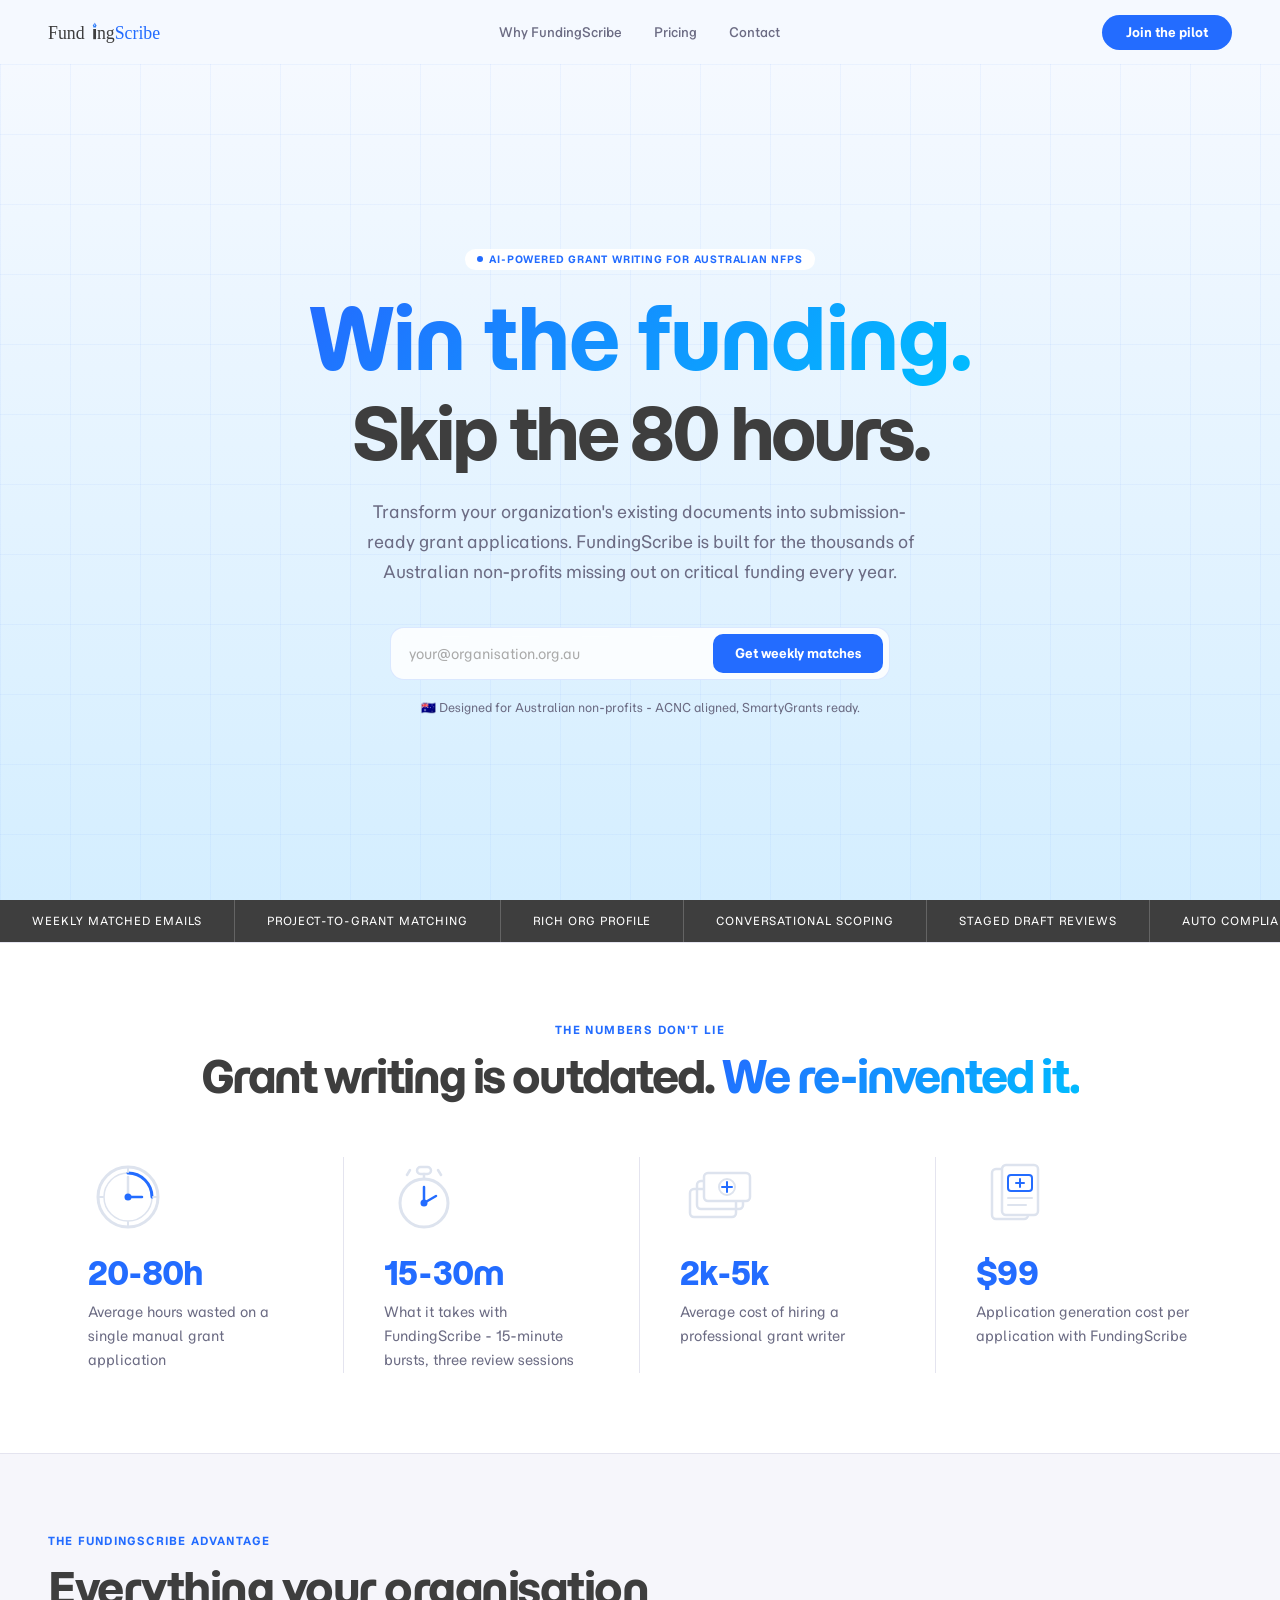
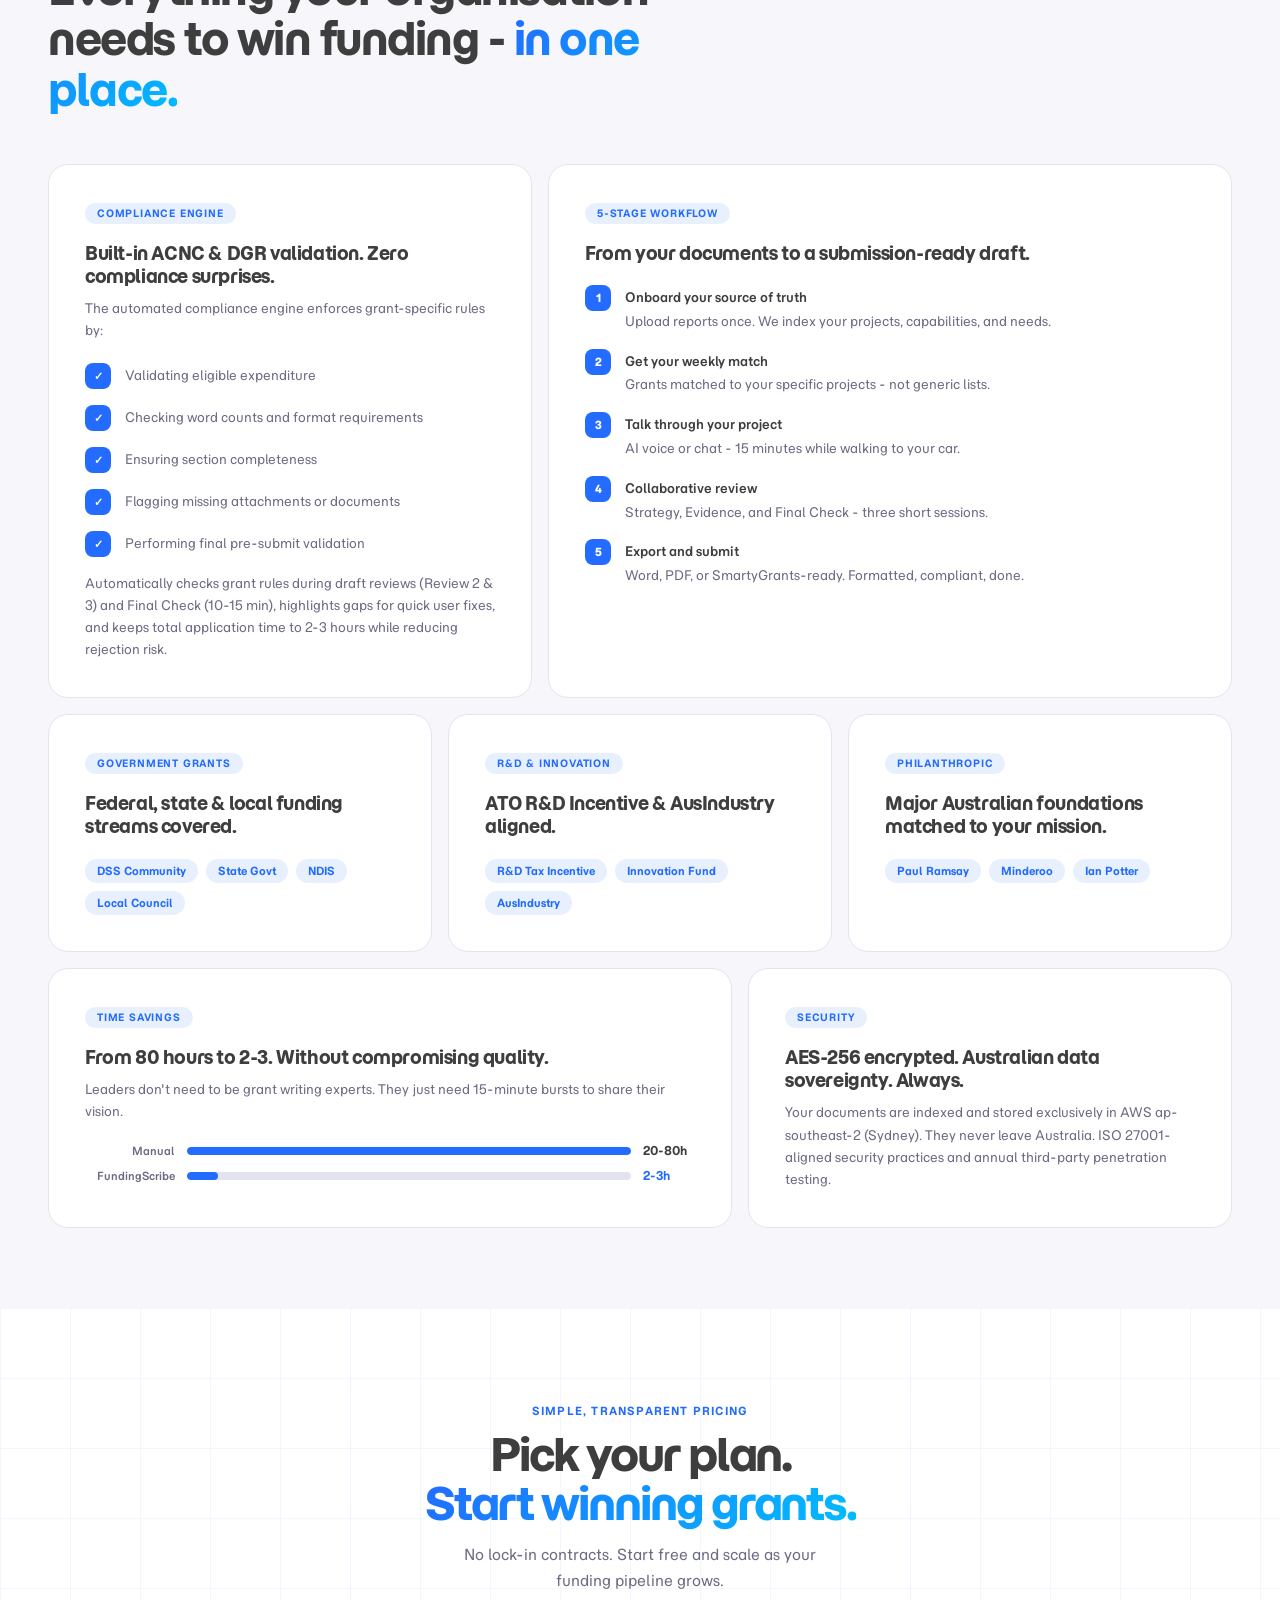
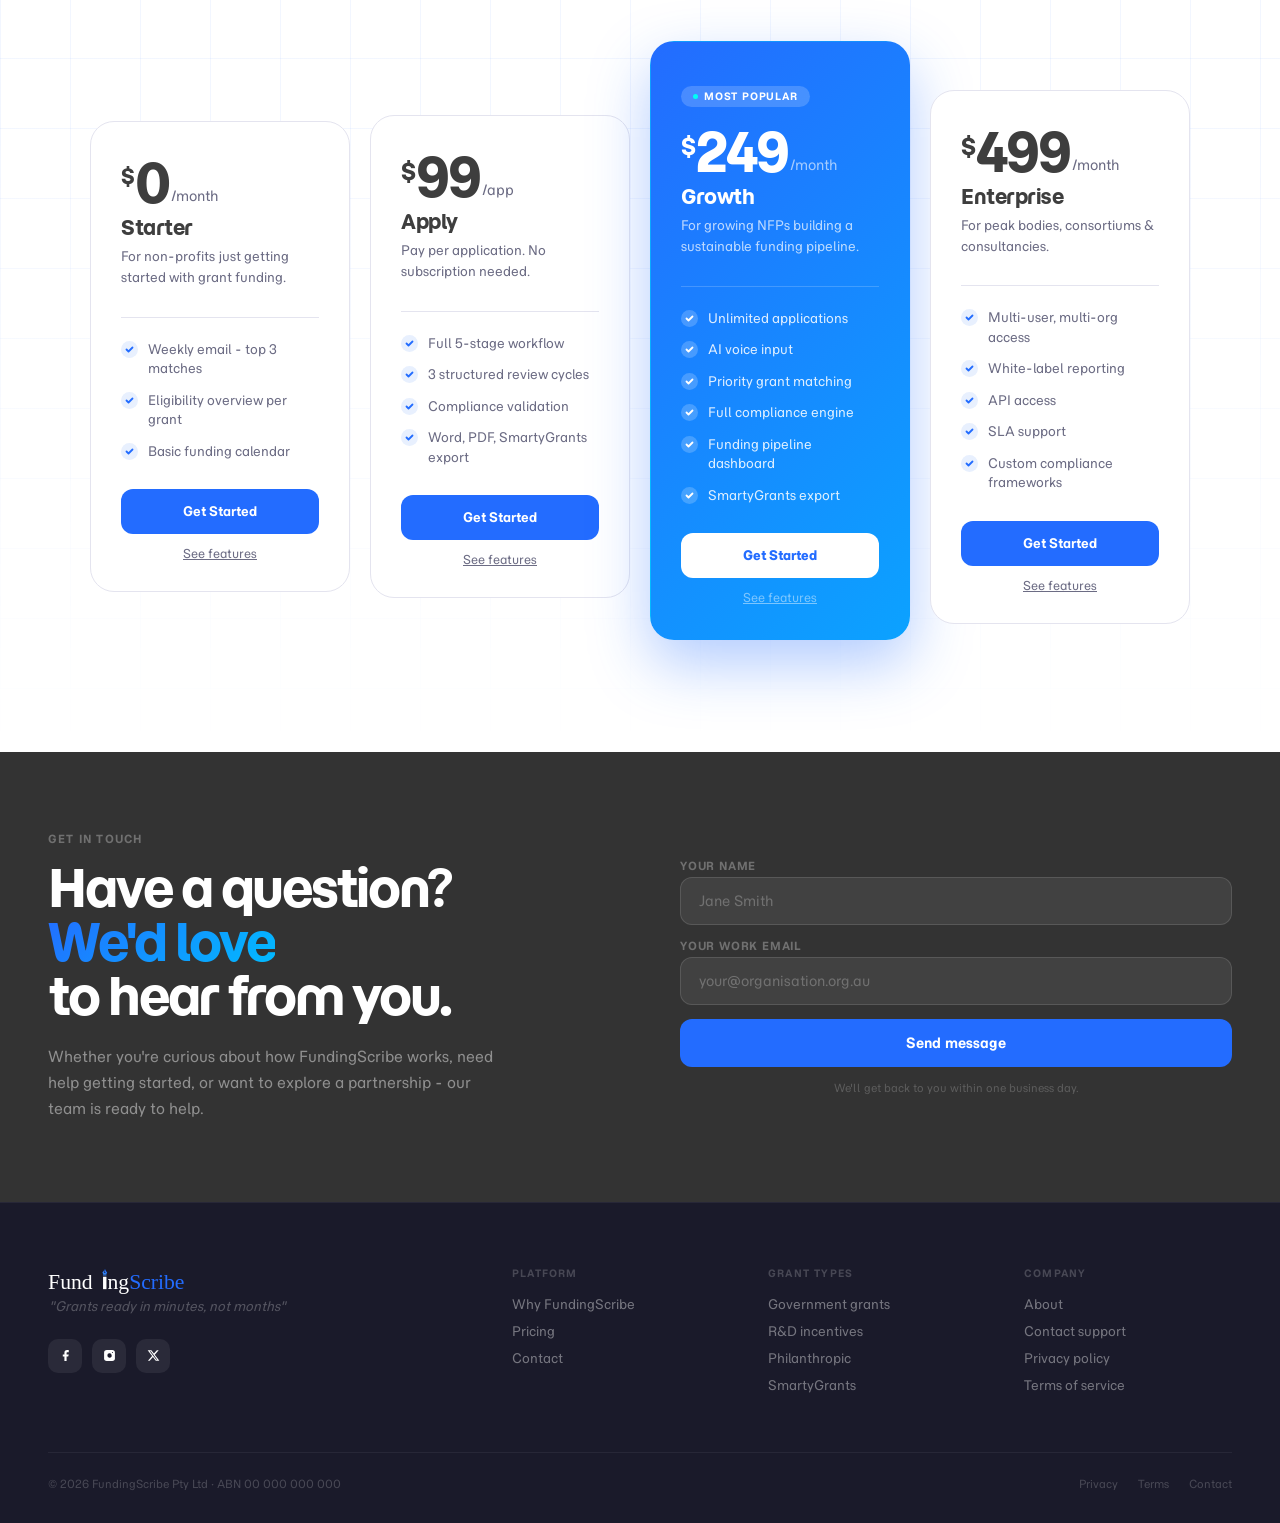
==== index.html @ f979764e "Update index.html" ====
<!DOCTYPE html>
<html lang="en">
<head>
<meta charset="UTF-8">
<meta name="viewport" content="width=device-width, initial-scale=1.0">
<title>FundingScribe</title>
<link rel="preconnect" href="https://fonts.googleapis.com">
<link rel="preconnect" href="https://fonts.gstatic.com" crossorigin>
<link href="https://fonts.googleapis.com/css2?family=Momo+Trust+Display&family=Momo+Trust+Sans:wght@400;500;600;700;800;900&display=swap" rel="stylesheet">
<style>
*{margin:0;padding:0;box-sizing:border-box}
:root{
  --blue:#236cff;
  --blue2:#1a55d4;
  --blue3:#e8f0fe;
  --ink:#3e3e3e;
  --ink2:#1a1a2a;
  --muted:#6c6c84;
  --border:#e4e4ef;
  --off:#f6f6fb;
  --white:#fff;
}
html{scroll-behavior:smooth}
body{font-family:'Momo Trust Sans',sans-serif;background:var(--white);color:var(--ink);overflow-x:hidden}
h1,h2,h3,h4,h5,h6{font-family:'Momo Trust Display',sans-serif;font-weight:400}

/* NAV */
.nav{position:sticky;top:0;z-index:200;background:#f5f9ff;display:flex;align-items:center;justify-content:space-between;padding:0 48px;height:64px;transition:background .35s,box-shadow .35s}
.nav.scrolled{background:rgba(245,249,255,.7);backdrop-filter:blur(16px);-webkit-backdrop-filter:blur(16px);box-shadow:0 1px 0 rgba(35,108,255,.08)}
.logo{font-size:18px;font-weight:800;color:var(--ink);text-decoration:none;letter-spacing:-.3px;font-family:'Momo Trust Sans',sans-serif}
.logo span{color:var(--blue)}
.nav-links{display:flex;gap:4px}
.nav-links a{font-size:13px;font-weight:500;color:var(--muted);text-decoration:none;padding:7px 14px;border-radius:8px;transition:.15s}
.nav-links a:hover{color:var(--ink);background:var(--off)}
.nav-cta{background:var(--blue);color:#fff;border-radius:50px;padding:9px 0;font-size:13px;font-weight:700;text-decoration:none;transition:.15s;font-family:'Momo Trust Sans',sans-serif;width:130px;text-align:center;display:inline-block}
.nav-cta:hover{background:var(--blue2)}

/* HERO */
.hero{min-height:calc(100vh - 64px);position:relative;background:linear-gradient(to top,#d4eeff 0%,#f5f9ff 100%);display:flex;align-items:center;justify-content:center;overflow:hidden}
.hero-grid{position:absolute;inset:0;background-image:linear-gradient(rgba(136,175,255,.1) 1px,transparent 1px),linear-gradient(90deg,rgba(136,175,255,.1) 1px,transparent 1px);background-size:70px 70px;pointer-events:none}
.hero-main{position:relative;z-index:1;padding:100px 48px;display:flex;flex-direction:column;align-items:center;text-align:center;width:100%}
.pill-label{display:inline-flex;align-items:center;gap:6px;background:#fff;color:#236cff;font-size:10px;font-weight:700;letter-spacing:.8px;text-transform:uppercase;padding:4px 12px;border-radius:50px;margin-bottom:28px;font-family:'Momo Trust Sans',sans-serif}
.pill-dot{width:6px;height:6px;background:var(--blue);border-radius:50%;animation:pulse 1.8s ease-out infinite;flex-shrink:0}
.hero-h1{font-size:clamp(52px,6.5vw,88px);font-family:'Momo Trust Display',sans-serif;font-weight:400;line-height:1;letter-spacing:-1px;background:linear-gradient(135deg,#236cff 0%,#00bdff 100%);-webkit-background-clip:text;-webkit-text-fill-color:transparent;background-clip:text;margin-bottom:8px;padding-bottom:8px}
.hero-line3{display:block;font-size:clamp(44px,5.5vw,76px);font-family:'Momo Trust Display',sans-serif;font-weight:400;line-height:1.05;letter-spacing:-3px;color:#3e3e3e;margin-bottom:24px;min-height:1.1em}
.hero-p{font-size:17px;font-family:'Momo Trust Sans',sans-serif;color:var(--muted);line-height:1.75;max-width:560px;margin:0 auto 40px;font-weight:400}
.email-form{display:flex;background:rgba(255,255,255,.85);border:1.5px solid rgba(35,108,255,.15);border-radius:14px;padding:6px;gap:6px;max-width:500px;width:100%;margin:0 auto 20px;backdrop-filter:blur(8px)}
.email-form input{flex:1;background:none;border:none;outline:none;font-family:'Momo Trust Sans',sans-serif;font-size:14px;color:var(--ink);padding:8px 12px}
.email-form input::placeholder{color:#aaa}
.btn-blue{background:var(--blue);color:#fff;border:none;border-radius:10px;padding:11px 22px;font-family:'Momo Trust Sans',sans-serif;font-size:13px;font-weight:700;cursor:pointer;transition:.15s;white-space:nowrap}
.btn-blue:hover{background:var(--blue2)}
.btn-blue-icon{display:none;background:var(--blue);border:none;border-radius:50%;width:42px;height:42px;align-items:center;justify-content:center;cursor:pointer;transition:.15s;flex-shrink:0}
.btn-blue-icon:hover{background:var(--blue2)}
.btn-blue-icon svg{width:18px;height:18px;fill:none;stroke:#fff;stroke-width:2;stroke-linecap:round;stroke-linejoin:round}
.hero-proof{font-size:12px;color:var(--muted);display:flex;align-items:center;justify-content:center;gap:6px}

/* MARQUEE */
.marquee{background:#3e3e3e;height:42px;overflow:hidden;display:flex;align-items:center}
.marquee-track{display:flex;animation:slide 40s linear infinite;white-space:nowrap}
.marquee-item{font-size:11px;font-weight:400;letter-spacing:1px;text-transform:uppercase;color:#fff;padding:0 32px;border-right:1px solid rgba(255,255,255,.2);display:flex;align-items:center;height:42px;font-family:'Momo Trust Sans',sans-serif}

/* KEYFRAMES */
@keyframes slide{0%{transform:translateX(0)}100%{transform:translateX(-50%)}}
@keyframes pulse{0%{box-shadow:0 0 0 0 rgba(35,108,255,.5)}70%{box-shadow:0 0 0 7px rgba(35,108,255,0)}100%{box-shadow:0 0 0 0 rgba(35,108,255,0)}}
@keyframes hotgrad{0%{background-position:0% 50%}50%{background-position:100% 50%}100%{background-position:0% 50%}}

/* STATS ROW */
.stats-row{background:#fff;padding:80px 48px;border-top:1px solid var(--border);border-bottom:1px solid var(--border)}
.stats-inner{max-width:1200px;margin:0 auto}
.stats-title{text-align:center;margin-bottom:56px}
.stats-title .st-eyebrow{font-size:11px;font-weight:700;letter-spacing:1.4px;text-transform:uppercase;color:var(--blue);margin-bottom:16px;font-family:'Momo Trust Sans',sans-serif}
.stats-title h2{font-size:clamp(28px,3.5vw,44px);font-family:'Momo Trust Display',sans-serif;font-weight:400;color:#3e3e3e;letter-spacing:-2px;line-height:1.1}
.stats-title h2 .grad{background:linear-gradient(135deg,#236cff 0%,#00bdff 100%);-webkit-background-clip:text;-webkit-text-fill-color:transparent;background-clip:text}
.stats-list{display:grid;grid-template-columns:repeat(4,1fr)}
.stat-row-item{padding:0 40px;display:flex;flex-direction:column;align-items:flex-start;border-right:1px solid var(--border)}
.stat-row-item:last-child{border-right:none}
.sri-icon{width:80px;height:80px;display:flex;align-items:center;justify-content:center;margin-bottom:20px}
.sri-icon svg{width:72px;height:72px}
.sri-num{font-size:32px;font-family:'Momo Trust Display',sans-serif;font-weight:400;letter-spacing:-1px;line-height:1;color:var(--blue);width:100%;margin-bottom:12px}
.sri-label{font-size:14px;color:var(--muted);line-height:1.7;font-family:'Momo Trust Sans',sans-serif}

/* BENTO */
.bento{padding:80px 48px;background:var(--off);scroll-margin-top:64px}
.bento-inner{max-width:1200px;margin:0 auto}
.section-eyebrow{font-size:11px;font-weight:700;letter-spacing:1.2px;text-transform:uppercase;color:var(--blue);margin-bottom:16px;font-family:'Momo Trust Sans',sans-serif}
.section-h{font-size:clamp(28px,3.5vw,44px);font-family:'Momo Trust Display',sans-serif;font-weight:400;letter-spacing:-1.5px;color:var(--ink);margin-bottom:48px;line-height:1.15;max-width:600px}
.bento-grid{display:grid;grid-template-columns:repeat(12,1fr);gap:16px}
.b-card{background:var(--white);border:1px solid var(--border);border-radius:20px;padding:36px;overflow:hidden;position:relative;transition:transform .25s,border-color .25s}
.b-card:hover{transform:translateY(-3px);border-color:rgba(35,108,255,.3)}
.b1{grid-column:span 5}
.b2{grid-column:span 7}
.b3{grid-column:span 4}
.b4{grid-column:span 4}
.b5{grid-column:span 4}
.b6{grid-column:span 7}
.b7{grid-column:span 5}
.card-tag{font-size:10px;font-weight:700;letter-spacing:.8px;text-transform:uppercase;color:var(--blue);background:var(--blue3);padding:4px 12px;border-radius:50px;display:inline-block;margin-bottom:18px;font-family:'Momo Trust Sans',sans-serif}
.b-card h3{font-size:18px;font-family:'Momo Trust Display',sans-serif;font-weight:500;letter-spacing:-.4px;color:#3e3e3e;margin-bottom:10px;line-height:1.3}
.b-card p{font-size:13px;color:#6c6c84;line-height:1.7;font-family:'Momo Trust Sans',sans-serif}
.comparison-mini{margin-top:20px;display:flex;flex-direction:column;gap:10px}
.cm-row{display:flex;align-items:center;gap:12px}
.cm-lbl{font-size:11px;font-weight:600;color:var(--muted);width:90px;flex-shrink:0;text-align:right}
.cm-bar-wrap{flex:1;height:8px;background:var(--border);border-radius:50px;overflow:hidden}
.cm-fill{height:100%;border-radius:50px;width:0;transition:width 1.2s cubic-bezier(.16,1,.3,1)}
.cm-fill.m{background:var(--blue);width:100%}
.cm-fill.g{background:var(--blue)}
.cm-val{font-size:12px;font-weight:700;color:var(--ink);width:52px;flex-shrink:0}
.tag-cloud{display:flex;flex-wrap:wrap;gap:8px;margin-top:20px}
.tc-tag{background:var(--blue3);color:#236cff;font-size:11px;font-weight:700;padding:5px 12px;border-radius:50px;font-family:'Momo Trust Sans',sans-serif}
.step-list{display:flex;flex-direction:column;gap:16px;margin-top:20px}
.sl-item{display:flex;gap:14px;align-items:flex-start}
.sl-num{width:26px;height:26px;border-radius:8px;background:var(--blue);color:#fff;font-size:11px;font-weight:800;display:flex;align-items:center;justify-content:center;flex-shrink:0;font-family:'Momo Trust Sans',sans-serif}
.sl-text{font-size:13px;color:#6c6c84;line-height:1.6;font-family:'Momo Trust Sans',sans-serif;flex:1;padding-top:3px}
.sl-strong{font-weight:600;color:#3e3e3e;display:block;margin-bottom:3px}

/* PRICING */
.pricing{padding:96px 48px;background:var(--white);position:relative;overflow:hidden;scroll-margin-top:64px}
.pricing::before{content:'';position:absolute;inset:0;background-image:linear-gradient(rgba(35,108,255,.06) 1px,transparent 1px),linear-gradient(90deg,rgba(35,108,255,.06) 1px,transparent 1px);background-size:70px 70px;pointer-events:none;-webkit-mask-image:linear-gradient(to bottom,black 40%,transparent 100%);mask-image:linear-gradient(to bottom,black 40%,transparent 100%)}
.pricing-inner{max-width:1100px;margin:0 auto;position:relative;z-index:1}
.pricing-header{text-align:center;margin-bottom:64px}
.pricing-header .section-eyebrow{display:block;margin-bottom:12px}
.pricing-header h2{font-size:clamp(28px,3.5vw,48px);font-family:'Momo Trust Display',sans-serif;font-weight:400;letter-spacing:-2px;line-height:1.1;color:var(--ink);margin-bottom:14px}
.pricing-header p{font-size:15px;color:var(--muted);line-height:1.7;max-width:400px;margin:0 auto;font-family:'Momo Trust Sans',sans-serif}
.plan-row{display:grid;grid-template-columns:repeat(4,1fr);gap:20px;align-items:center}
.plan-card{background:var(--white);border:1.5px solid var(--border);border-radius:24px;padding:36px 30px 30px;display:flex;flex-direction:column;position:relative;transition:box-shadow .25s,transform .25s}
.plan-card:hover{box-shadow:0 16px 48px rgba(35,108,255,.1);transform:translateY(-4px)}
.plan-card.hot{background:linear-gradient(135deg,#236cff,#00bdff,#236cff);background-size:300% 300%;border-color:transparent;transform:translateY(-16px);box-shadow:0 24px 60px rgba(35,108,255,.35);padding:44px 30px 34px;animation:hotgrad 6s ease infinite}
.plan-card.hot:hover{transform:translateY(-20px);box-shadow:0 32px 72px rgba(35,108,255,.45)}
.hot-badge{display:inline-flex;align-items:center;gap:6px;background:rgba(255,255,255,.18);color:#fff;font-size:10px;font-weight:700;letter-spacing:.8px;text-transform:uppercase;padding:4px 12px;border-radius:50px;margin-bottom:20px;width:fit-content;font-family:'Momo Trust Sans',sans-serif}
.hot-dot{width:5px;height:5px;background:#00fff5;border-radius:50%;flex-shrink:0}
.plan-price{font-size:52px;font-family:'Momo Trust Display',sans-serif;font-weight:500;letter-spacing:-3px;color:var(--ink);line-height:1;margin-bottom:4px;display:flex;align-items:flex-start;gap:3px}
.hot .plan-price{color:#fff}
.plan-price sup{font-size:22px;font-weight:500;margin-top:9px;line-height:1;color:var(--ink);font-family:'Momo Trust Display',sans-serif}
.hot .plan-price sup{color:#fff}
.plan-price small{font-size:14px;font-weight:400;color:var(--muted);align-self:flex-end;margin-bottom:7px;letter-spacing:0;font-family:'Momo Trust Sans',sans-serif}
.hot .plan-price small{color:rgba(255,255,255,.6)}
.plan-name{font-size:20px;font-family:'Momo Trust Display',sans-serif;font-weight:500;letter-spacing:-.5px;color:var(--ink);margin-bottom:6px}
.hot .plan-name{color:#fff}
.plan-tagline{font-size:13px;color:var(--muted);line-height:1.6;margin-bottom:28px;font-family:'Momo Trust Sans',sans-serif}
.hot .plan-tagline{color:rgba(255,255,255,.7)}
.plan-divider{height:1px;background:var(--border);margin-bottom:22px}
.hot .plan-divider{background:rgba(255,255,255,.18)}
.plan-list{list-style:none;display:flex;flex-direction:column;gap:12px;flex:1;margin-bottom:28px}
.plan-list li{font-size:13px;color:var(--muted);display:flex;gap:10px;align-items:flex-start;line-height:1.5;font-family:'Momo Trust Sans',sans-serif}
.hot .plan-list li{color:rgba(255,255,255,.85)}
.chk{width:17px;height:17px;flex-shrink:0;margin-top:1px}
.plan-btn{background:var(--blue);color:#fff;border:none;padding:14px;border-radius:12px;font-family:'Momo Trust Sans',sans-serif;font-size:13px;font-weight:700;cursor:pointer;width:100%;transition:.2s;margin-top:auto}
.plan-btn:hover{background:var(--blue2)}
.hot-btn{background:#fff;color:var(--blue);border:none;padding:14px;border-radius:12px;font-family:'Momo Trust Sans',sans-serif;font-size:13px;font-weight:800;cursor:pointer;width:100%;transition:.2s;margin-top:auto}
.hot-btn:hover{background:rgba(255,255,255,.88)}
.plan-link{text-align:center;margin-top:12px;font-size:12px;color:var(--muted);text-decoration:underline;cursor:pointer;background:none;border:none;font-family:'Momo Trust Sans',sans-serif;width:100%;transition:.15s;display:block}
.plan-link:hover{color:var(--ink)}
.plan-link.hot{color:rgba(255,255,255,.45)}
.plan-link.hot:hover{color:#fff}

/* CTA BANNER */
.cta-banner{background:#333333;padding:80px 48px;scroll-margin-top:64px}
.cta-inner{max-width:1200px;margin:0 auto;display:grid;grid-template-columns:1fr 1fr;gap:80px;align-items:center}
.cta-left .eyebrow{font-size:11px;font-weight:700;letter-spacing:1.2px;text-transform:uppercase;color:rgba(255,255,255,.3);margin-bottom:16px;font-family:'Momo Trust Sans',sans-serif}
.cta-left h2{font-size:clamp(28px,4vw,52px);font-family:'Momo Trust Display',sans-serif;font-weight:500;letter-spacing:-2px;color:#fff;line-height:1.05;margin-bottom:20px}
.cta-left h2 em{font-style:normal;background:linear-gradient(135deg,#236cff 0%,#00bdff 100%);-webkit-background-clip:text;-webkit-text-fill-color:transparent;background-clip:text}
.cta-left p{font-size:15px;color:rgba(255,255,255,.45);line-height:1.75;max-width:460px;font-family:'Momo Trust Sans',sans-serif}
.cta-right{display:flex;flex-direction:column;gap:14px}
.cta-field-label{font-size:11px;font-weight:700;color:rgba(255,255,255,.3);letter-spacing:.8px;text-transform:uppercase;margin-bottom:4px;font-family:'Momo Trust Sans',sans-serif}
.cta-input{background:rgba(255,255,255,.07);border:1px solid rgba(255,255,255,.12);border-radius:12px;padding:14px 18px;font-family:'Momo Trust Sans',sans-serif;font-size:14px;color:#fff;outline:none;width:100%;transition:.2s}
.cta-input::placeholder{color:rgba(255,255,255,.25)}
.cta-input:focus{border-color:rgba(35,108,255,.6);background:rgba(255,255,255,.1)}
.btn-blue-lg{background:var(--blue);color:#fff;border:none;border-radius:12px;padding:15px;font-family:'Momo Trust Sans',sans-serif;font-size:14px;font-weight:700;cursor:pointer;transition:.15s;width:100%}
.btn-blue-lg:hover{background:var(--blue2)}
.cta-note{font-size:11px;color:rgba(255,255,255,.2);text-align:center;font-family:'Momo Trust Sans',sans-serif}

/* FOOTER */
footer{background:var(--ink2);border-top:1px solid rgba(255,255,255,.06);padding:64px 48px 32px}
.foot-inner{max-width:1200px;margin:0 auto}
.foot-grid{display:grid;grid-template-columns:2fr 1fr 1fr 1fr;gap:48px;margin-bottom:48px}
.foot-logo{font-size:20px;font-weight:900;color:#fff;letter-spacing:-.4px;margin-bottom:10px;font-family:'Momo Trust Sans',sans-serif}
.foot-logo span{color:var(--blue)}
.foot-tagline{font-size:13px;color:rgba(255,255,255,.25);line-height:1.8;font-style:italic;max-width:250px;font-family:'Momo Trust Sans',sans-serif;margin-bottom:4px}
.foot-social{display:flex;gap:10px;margin-top:20px}
.foot-social a{width:34px;height:34px;border-radius:10px;background:rgba(255,255,255,.07);display:flex;align-items:center;justify-content:center;transition:background .2s,transform .2s;text-decoration:none}
.foot-social a:hover{background:var(--blue);transform:translateY(-3px)}
.foot-social svg{width:13px;height:13px;fill:#fff;flex-shrink:0}
.foot-col h5{font-size:10px;font-weight:700;letter-spacing:1.2px;text-transform:uppercase;color:rgba(255,255,255,.2);margin-bottom:16px;font-family:'Momo Trust Sans',sans-serif}
.foot-col a{display:block;font-size:13px;color:rgba(255,255,255,.4);text-decoration:none;margin-bottom:10px;transition:.15s;font-family:'Momo Trust Sans',sans-serif}
.foot-col a:hover{color:#fff}
.foot-bottom{border-top:1px solid rgba(255,255,255,.06);padding-top:24px;display:flex;justify-content:space-between;align-items:center;flex-wrap:wrap;gap:12px}
.foot-bottom p{font-size:11px;color:rgba(255,255,255,.2);font-family:'Momo Trust Sans',sans-serif}
.foot-legal{display:flex;gap:20px}
.foot-legal a{font-size:11px;color:rgba(255,255,255,.2);text-decoration:none;transition:.15s;font-family:'Momo Trust Sans',sans-serif}
.foot-legal a:hover{color:rgba(255,255,255,.6)}

/* TOAST */
.toast{position:fixed;bottom:28px;left:50%;transform:translateX(-50%) translateY(80px);background:var(--ink2);color:#fff;padding:13px 24px;border-radius:50px;font-family:'Momo Trust Sans',sans-serif;font-size:13px;font-weight:600;display:flex;align-items:center;gap:10px;z-index:9999;opacity:0;pointer-events:none;transition:transform .35s cubic-bezier(.16,1,.3,1),opacity .35s;white-space:nowrap}
.toast.show{transform:translateX(-50%) translateY(0);opacity:1}
.t-dot{width:7px;height:7px;background:#22c55e;border-radius:50%;flex-shrink:0}

/* RESPONSIVE */
@media(max-width:1100px){
  .bento-grid .b1,.bento-grid .b2,.bento-grid .b3,.bento-grid .b4,.bento-grid .b5,.bento-grid .b6,.bento-grid .b7{grid-column:span 6}
  .plan-row{grid-template-columns:1fr 1fr;gap:16px}
  .plan-card.hot{transform:none}
  .plan-card.hot:hover{transform:translateY(-4px)}
  .cta-inner{grid-template-columns:1fr;gap:48px}
  .foot-grid{grid-template-columns:1fr 1fr}
  .stats-list{grid-template-columns:1fr 1fr}
  .stat-row-item:nth-child(odd){border-right:1px solid var(--border)}
  .stat-row-item:nth-child(even){border-right:none}
  .stat-row-item:nth-child(1),.stat-row-item:nth-child(2){border-bottom:1px solid var(--border);padding-bottom:32px}
  .stat-row-item:nth-child(3),.stat-row-item:nth-child(4){padding-top:32px}
}
@media(max-width:768px){
  .nav{padding:0 20px}.nav-links{display:none}
  .hero-main{padding:72px 24px 64px}
  .btn-blue{display:none}
  .btn-blue-icon{display:flex}
  .bento{padding:56px 20px}
  .bento-grid .b1,.bento-grid .b2,.bento-grid .b3,.bento-grid .b4,.bento-grid .b5,.bento-grid .b6,.bento-grid .b7{grid-column:span 12}
  .stats-row{padding:48px 20px}
  .stats-list{grid-template-columns:1fr}
  .stat-row-item{border-right:none !important;padding:24px 20px;border-bottom:1px solid var(--border)}
  .stat-row-item:last-child{border-bottom:none}
  .pricing{padding:56px 20px}.plan-row{grid-template-columns:1fr}
  .cta-banner{padding:56px 24px}
  footer{padding:48px 24px 24px}.foot-grid{grid-template-columns:1fr;gap:28px}.foot-bottom{flex-direction:column;align-items:flex-start}
}
</style>
</head>
<body>

<!-- NAV -->
<nav class="nav" id="navbar">
  <a href="index.html" class="logo">
    <img src="images/fundingscribe-no-tag-light-logo.svg" alt="FundingScribe" style="max-height:23px;display:block;">
  </a>
  <div class="nav-links">
    <a href="#bento">Why FundingScribe</a>
    <a href="#pricing">Pricing</a>
    <a href="#cta">Contact</a>
  </div>
  <a href="#cta" class="nav-cta">Join the pilot</a>
</nav>

<!-- HERO -->
<div class="hero">
  <div class="hero-grid"></div>
  <div class="hero-main">
    <div class="pill-label"><span class="pill-dot"></span>AI-Powered Grant Writing for Australian NFPs</div>
    <h1 class="hero-h1">Win the funding.</h1>
    <div class="hero-line3" id="hero-line3">Skip the 80 hours.</div>
    <p class="hero-p">Transform your organization's existing documents into submission-ready grant applications. FundingScribe is built for the thousands of Australian non-profits missing out on critical funding every year.</p>
    <div class="email-form">
      <input type="email" id="h-email" placeholder="your@organisation.org.au">
      <button class="btn-blue" onclick="sub('h-email')">Get weekly matches</button>
      <button class="btn-blue-icon" onclick="sub('h-email')" aria-label="Get weekly matches">
        <svg viewBox="0 0 24 24"><path d="M22 2L11 13"/><path d="M22 2L15 22l-4-9-9-4 20-7z"/></svg>
      </button>
    </div>
    <p class="hero-proof">🇦🇺 Designed for Australian non-profits - ACNC aligned, SmartyGrants ready.</p>
  </div>
</div>

<!-- MARQUEE -->
<div class="marquee"><div class="marquee-track" id="mtrack"></div></div>

<!-- STATS ROW -->
<div class="stats-row">
  <div class="stats-inner">
    <div class="stats-title">
      <div class="st-eyebrow">The numbers don't lie</div>
      <h2>Grant writing is outdated. <span class="grad">We re-invented it.</span></h2>
    </div>
    <div class="stats-list">
      <div class="stat-row-item">
        <div class="sri-icon">
          <svg viewBox="0 0 72 72" fill="none"><circle cx="36" cy="36" r="30" stroke="#dde3ee" stroke-width="3"/><circle cx="36" cy="36" r="24" stroke="#dde3ee" stroke-width="1.5"/><path d="M36 36L36 16" stroke="#dde3ee" stroke-width="2.5" stroke-linecap="round"/><path d="M36 36L50 36" stroke="#236cff" stroke-width="2.5" stroke-linecap="round"/><path d="M36 12A24 24 0 0 1 60 36" stroke="#236cff" stroke-width="3" stroke-linecap="round"/><circle cx="36" cy="36" r="3.5" fill="#236cff"/><line x1="36" y1="6" x2="36" y2="11" stroke="#dde3ee" stroke-width="2" stroke-linecap="round"/><line x1="66" y1="36" x2="61" y2="36" stroke="#dde3ee" stroke-width="2" stroke-linecap="round"/><line x1="36" y1="66" x2="36" y2="61" stroke="#dde3ee" stroke-width="2" stroke-linecap="round"/><line x1="6" y1="36" x2="11" y2="36" stroke="#dde3ee" stroke-width="2" stroke-linecap="round"/></svg>
        </div>
        <div class="sri-num">20-80h</div>
        <div class="sri-label">Average hours wasted on a single manual grant application</div>
      </div>
      <div class="stat-row-item">
        <div class="sri-icon">
          <svg viewBox="0 0 72 72" fill="none"><circle cx="36" cy="42" r="24" stroke="#dde3ee" stroke-width="3"/><rect x="29" y="6" width="14" height="7" rx="3.5" stroke="#dde3ee" stroke-width="2.5"/><line x1="36" y1="13" x2="36" y2="18" stroke="#dde3ee" stroke-width="2.5" stroke-linecap="round"/><line x1="22" y1="9" x2="19" y2="14" stroke="#dde3ee" stroke-width="2.5" stroke-linecap="round"/><line x1="50" y1="9" x2="53" y2="14" stroke="#dde3ee" stroke-width="2.5" stroke-linecap="round"/><path d="M36 42L36 26" stroke="#236cff" stroke-width="2.5" stroke-linecap="round"/><path d="M36 42L48 35" stroke="#236cff" stroke-width="2.5" stroke-linecap="round"/><circle cx="36" cy="42" r="3.5" fill="#236cff"/></svg>
        </div>
        <div class="sri-num">15-30m</div>
        <div class="sri-label">What it takes with FundingScribe - 15-minute bursts, three review sessions</div>
      </div>
      <div class="stat-row-item">
        <div class="sri-icon">
          <svg viewBox="0 0 72 72" fill="none"><rect x="6" y="28" width="46" height="28" rx="4" stroke="#dde3ee" stroke-width="2.5"/><rect x="13" y="20" width="46" height="28" rx="4" stroke="#dde3ee" stroke-width="2.5"/><rect x="20" y="12" width="46" height="28" rx="4" stroke="#dde3ee" stroke-width="2.5" fill="#fff"/><circle cx="43" cy="26" r="8" stroke="#dde3ee" stroke-width="2"/><path d="M43 21v10M38 26h10" stroke="#236cff" stroke-width="2" stroke-linecap="round"/></svg>
        </div>
        <div class="sri-num">2k-5k</div>
        <div class="sri-label">Average cost of hiring a professional grant writer</div>
      </div>
      <div class="stat-row-item">
        <div class="sri-icon">
          <svg viewBox="0 0 72 72" fill="none"><rect x="12" y="8" width="36" height="50" rx="4" stroke="#dde3ee" stroke-width="2.5"/><rect x="22" y="4" width="36" height="50" rx="4" stroke="#dde3ee" stroke-width="2.5" fill="#fff"/><rect x="28" y="14" width="24" height="16" rx="3" stroke="#236cff" stroke-width="2"/><path d="M40 18v8M36 22h8" stroke="#236cff" stroke-width="2" stroke-linecap="round"/><line x1="28" y1="37" x2="52" y2="37" stroke="#dde3ee" stroke-width="2" stroke-linecap="round"/><line x1="28" y1="44" x2="46" y2="44" stroke="#dde3ee" stroke-width="2" stroke-linecap="round"/></svg>
        </div>
        <div class="sri-num">$99</div>
        <div class="sri-label">Application generation cost per application with FundingScribe</div>
      </div>
    </div>
  </div>
</div>

<!-- BENTO -->
<div class="bento" id="bento">
  <div class="bento-inner">
    <div class="section-eyebrow">The FundingScribe advantage</div>
    <div class="section-h">Everything your organisation needs to win funding - <span style="background:linear-gradient(135deg,#236cff 0%,#00bdff 100%);-webkit-background-clip:text;-webkit-text-fill-color:transparent;background-clip:text">in one place.</span></div>
    <div class="bento-grid">

      <div class="b-card b1">
        <div class="card-tag">Compliance engine</div>
        <h3>Built-in ACNC &amp; DGR validation. Zero compliance surprises.</h3>
        <p>The automated compliance engine enforces grant-specific rules by:</p>
        <div class="step-list">
          <div class="sl-item"><div class="sl-num">✓</div><div class="sl-text">Validating eligible expenditure</div></div>
          <div class="sl-item"><div class="sl-num">✓</div><div class="sl-text">Checking word counts and format requirements</div></div>
          <div class="sl-item"><div class="sl-num">✓</div><div class="sl-text">Ensuring section completeness</div></div>
          <div class="sl-item"><div class="sl-num">✓</div><div class="sl-text">Flagging missing attachments or documents</div></div>
          <div class="sl-item"><div class="sl-num">✓</div><div class="sl-text">Performing final pre-submit validation</div></div>
        </div>
        <p style="margin-top:16px">Automatically checks grant rules during draft reviews (Review 2 &amp; 3) and Final Check (10-15 min), highlights gaps for quick user fixes, and keeps total application time to 2-3 hours while reducing rejection risk.</p>
      </div>

      <div class="b-card b2">
        <div class="card-tag">5-stage workflow</div>
        <h3>From your documents to a submission-ready draft.</h3>
        <div class="step-list">
          <div class="sl-item"><div class="sl-num">1</div><div class="sl-text"><span class="sl-strong">Onboard your source of truth</span>Upload reports once. We index your projects, capabilities, and needs.</div></div>
          <div class="sl-item"><div class="sl-num">2</div><div class="sl-text"><span class="sl-strong">Get your weekly match</span>Grants matched to your specific projects - not generic lists.</div></div>
          <div class="sl-item"><div class="sl-num">3</div><div class="sl-text"><span class="sl-strong">Talk through your project</span>AI voice or chat - 15 minutes while walking to your car.</div></div>
          <div class="sl-item"><div class="sl-num">4</div><div class="sl-text"><span class="sl-strong">Collaborative review</span>Strategy, Evidence, and Final Check - three short sessions.</div></div>
          <div class="sl-item"><div class="sl-num">5</div><div class="sl-text"><span class="sl-strong">Export and submit</span>Word, PDF, or SmartyGrants-ready. Formatted, compliant, done.</div></div>
        </div>
      </div>

      <div class="b-card b3">
        <div class="card-tag">Government grants</div>
        <h3>Federal, state &amp; local funding streams covered.</h3>
        <div class="tag-cloud"><span class="tc-tag">DSS Community</span><span class="tc-tag">State Govt</span><span class="tc-tag">NDIS</span><span class="tc-tag">Local Council</span></div>
      </div>

      <div class="b-card b4">
        <div class="card-tag">R&amp;D &amp; innovation</div>
        <h3>ATO R&amp;D Incentive &amp; AusIndustry aligned.</h3>
        <div class="tag-cloud"><span class="tc-tag">R&amp;D Tax Incentive</span><span class="tc-tag">Innovation Fund</span><span class="tc-tag">AusIndustry</span></div>
      </div>

      <div class="b-card b5">
        <div class="card-tag">Philanthropic</div>
        <h3>Major Australian foundations matched to your mission.</h3>
        <div class="tag-cloud"><span class="tc-tag">Paul Ramsay</span><span class="tc-tag">Minderoo</span><span class="tc-tag">Ian Potter</span></div>
      </div>

      <div class="b-card b6">
        <div class="card-tag">Time savings</div>
        <h3>From 80 hours to 2-3. Without compromising quality.</h3>
        <p>Leaders don't need to be grant writing experts. They just need 15-minute bursts to share their vision.</p>
        <div class="comparison-mini">
          <div class="cm-row"><div class="cm-lbl">Manual</div><div class="cm-bar-wrap"><div class="cm-fill m" id="bar-m"></div></div><div class="cm-val">20-80h</div></div>
          <div class="cm-row"><div class="cm-lbl">FundingScribe</div><div class="cm-bar-wrap"><div class="cm-fill g" id="bar-g"></div></div><div class="cm-val" style="color:var(--blue)">2-3h</div></div>
        </div>
      </div>

      <div class="b-card b7">
        <div class="card-tag">Security</div>
        <h3>AES-256 encrypted. Australian data sovereignty. Always.</h3>
        <p>Your documents are indexed and stored exclusively in AWS ap-southeast-2 (Sydney). They never leave Australia. ISO 27001-aligned security practices and annual third-party penetration testing.</p>
      </div>

    </div>
  </div>
</div>

<!-- PRICING -->
<div class="pricing" id="pricing">
  <div class="pricing-inner">
    <div class="pricing-header">
      <span class="section-eyebrow">Simple, transparent pricing</span>
      <h2>Pick your plan.<br><span style="background:linear-gradient(135deg,#236cff 0%,#00bdff 100%);-webkit-background-clip:text;-webkit-text-fill-color:transparent;background-clip:text">Start winning grants.</span></h2>
      <p>No lock-in contracts. Start free and scale as your funding pipeline grows.</p>
    </div>
    <div class="plan-row">

      <div class="plan-card">
        <div class="plan-price"><sup style="font-size:20px">$</sup>0<small>/month</small></div>
        <div class="plan-name">Starter</div>
        <p class="plan-tagline">For non-profits just getting started with grant funding.</p>
        <div class="plan-divider"></div>
        <ul class="plan-list">
          <li><svg class="chk" viewBox="0 0 17 17"><circle cx="8.5" cy="8.5" r="8.5" fill="#e8f0fe"/><path d="M5.5 8.5l2 2 4-4" stroke="#236cff" stroke-width="1.8" stroke-linecap="round" stroke-linejoin="round" fill="none"/></svg>Weekly email - top 3 matches</li>
          <li><svg class="chk" viewBox="0 0 17 17"><circle cx="8.5" cy="8.5" r="8.5" fill="#e8f0fe"/><path d="M5.5 8.5l2 2 4-4" stroke="#236cff" stroke-width="1.8" stroke-linecap="round" stroke-linejoin="round" fill="none"/></svg>Eligibility overview per grant</li>
          <li><svg class="chk" viewBox="0 0 17 17"><circle cx="8.5" cy="8.5" r="8.5" fill="#e8f0fe"/><path d="M5.5 8.5l2 2 4-4" stroke="#236cff" stroke-width="1.8" stroke-linecap="round" stroke-linejoin="round" fill="none"/></svg>Basic funding calendar</li>
        </ul>
        <button class="plan-btn" onclick="showToast('Starting your free account…')">Get Started</button>
        <button class="plan-link" onclick="showToast('Loading feature list…')">See features</button>
      </div>

      <div class="plan-card">
        <div class="plan-price"><sup>$</sup>99<small>/app</small></div>
        <div class="plan-name">Apply</div>
        <p class="plan-tagline">Pay per application. No subscription needed.</p>
        <div class="plan-divider"></div>
        <ul class="plan-list">
          <li><svg class="chk" viewBox="0 0 17 17"><circle cx="8.5" cy="8.5" r="8.5" fill="#e8f0fe"/><path d="M5.5 8.5l2 2 4-4" stroke="#236cff" stroke-width="1.8" stroke-linecap="round" stroke-linejoin="round" fill="none"/></svg>Full 5-stage workflow</li>
          <li><svg class="chk" viewBox="0 0 17 17"><circle cx="8.5" cy="8.5" r="8.5" fill="#e8f0fe"/><path d="M5.5 8.5l2 2 4-4" stroke="#236cff" stroke-width="1.8" stroke-linecap="round" stroke-linejoin="round" fill="none"/></svg>3 structured review cycles</li>
          <li><svg class="chk" viewBox="0 0 17 17"><circle cx="8.5" cy="8.5" r="8.5" fill="#e8f0fe"/><path d="M5.5 8.5l2 2 4-4" stroke="#236cff" stroke-width="1.8" stroke-linecap="round" stroke-linejoin="round" fill="none"/></svg>Compliance validation</li>
          <li><svg class="chk" viewBox="0 0 17 17"><circle cx="8.5" cy="8.5" r="8.5" fill="#e8f0fe"/><path d="M5.5 8.5l2 2 4-4" stroke="#236cff" stroke-width="1.8" stroke-linecap="round" stroke-linejoin="round" fill="none"/></svg>Word, PDF, SmartyGrants export</li>
        </ul>
        <button class="plan-btn" onclick="showToast('Taking you to Apply signup…')">Get Started</button>
        <button class="plan-link" onclick="showToast('Loading feature list…')">See features</button>
      </div>

      <div class="plan-card hot">
        <div class="hot-badge"><span class="hot-dot"></span>Most popular</div>
        <div class="plan-price"><sup>$</sup>249<small>/month</small></div>
        <div class="plan-name">Growth</div>
        <p class="plan-tagline">For growing NFPs building a sustainable funding pipeline.</p>
        <div class="plan-divider"></div>
        <ul class="plan-list">
          <li><svg class="chk" viewBox="0 0 17 17"><circle cx="8.5" cy="8.5" r="8.5" fill="rgba(255,255,255,.2)"/><path d="M5.5 8.5l2 2 4-4" stroke="#fff" stroke-width="1.8" stroke-linecap="round" stroke-linejoin="round" fill="none"/></svg>Unlimited applications</li>
          <li><svg class="chk" viewBox="0 0 17 17"><circle cx="8.5" cy="8.5" r="8.5" fill="rgba(255,255,255,.2)"/><path d="M5.5 8.5l2 2 4-4" stroke="#fff" stroke-width="1.8" stroke-linecap="round" stroke-linejoin="round" fill="none"/></svg>AI voice input</li>
          <li><svg class="chk" viewBox="0 0 17 17"><circle cx="8.5" cy="8.5" r="8.5" fill="rgba(255,255,255,.2)"/><path d="M5.5 8.5l2 2 4-4" stroke="#fff" stroke-width="1.8" stroke-linecap="round" stroke-linejoin="round" fill="none"/></svg>Priority grant matching</li>
          <li><svg class="chk" viewBox="0 0 17 17"><circle cx="8.5" cy="8.5" r="8.5" fill="rgba(255,255,255,.2)"/><path d="M5.5 8.5l2 2 4-4" stroke="#fff" stroke-width="1.8" stroke-linecap="round" stroke-linejoin="round" fill="none"/></svg>Full compliance engine</li>
          <li><svg class="chk" viewBox="0 0 17 17"><circle cx="8.5" cy="8.5" r="8.5" fill="rgba(255,255,255,.2)"/><path d="M5.5 8.5l2 2 4-4" stroke="#fff" stroke-width="1.8" stroke-linecap="round" stroke-linejoin="round" fill="none"/></svg>Funding pipeline dashboard</li>
          <li><svg class="chk" viewBox="0 0 17 17"><circle cx="8.5" cy="8.5" r="8.5" fill="rgba(255,255,255,.2)"/><path d="M5.5 8.5l2 2 4-4" stroke="#fff" stroke-width="1.8" stroke-linecap="round" stroke-linejoin="round" fill="none"/></svg>SmartyGrants export</li>
        </ul>
        <button class="hot-btn" onclick="showToast('Starting your Growth trial…')">Get Started</button>
        <button class="plan-link hot" onclick="showToast('Loading feature list…')">See features</button>
      </div>

      <div class="plan-card">
        <div class="plan-price"><sup>$</sup>499<small>/month</small></div>
        <div class="plan-name">Enterprise</div>
        <p class="plan-tagline">For peak bodies, consortiums &amp; consultancies.</p>
        <div class="plan-divider"></div>
        <ul class="plan-list">
          <li><svg class="chk" viewBox="0 0 17 17"><circle cx="8.5" cy="8.5" r="8.5" fill="#e8f0fe"/><path d="M5.5 8.5l2 2 4-4" stroke="#236cff" stroke-width="1.8" stroke-linecap="round" stroke-linejoin="round" fill="none"/></svg>Multi-user, multi-org access</li>
          <li><svg class="chk" viewBox="0 0 17 17"><circle cx="8.5" cy="8.5" r="8.5" fill="#e8f0fe"/><path d="M5.5 8.5l2 2 4-4" stroke="#236cff" stroke-width="1.8" stroke-linecap="round" stroke-linejoin="round" fill="none"/></svg>White-label reporting</li>
          <li><svg class="chk" viewBox="0 0 17 17"><circle cx="8.5" cy="8.5" r="8.5" fill="#e8f0fe"/><path d="M5.5 8.5l2 2 4-4" stroke="#236cff" stroke-width="1.8" stroke-linecap="round" stroke-linejoin="round" fill="none"/></svg>API access</li>
          <li><svg class="chk" viewBox="0 0 17 17"><circle cx="8.5" cy="8.5" r="8.5" fill="#e8f0fe"/><path d="M5.5 8.5l2 2 4-4" stroke="#236cff" stroke-width="1.8" stroke-linecap="round" stroke-linejoin="round" fill="none"/></svg>SLA support</li>
          <li><svg class="chk" viewBox="0 0 17 17"><circle cx="8.5" cy="8.5" r="8.5" fill="#e8f0fe"/><path d="M5.5 8.5l2 2 4-4" stroke="#236cff" stroke-width="1.8" stroke-linecap="round" stroke-linejoin="round" fill="none"/></svg>Custom compliance frameworks</li>
        </ul>
        <button class="plan-btn" onclick="showToast('Connecting you with sales…')">Get Started</button>
        <button class="plan-link" onclick="showToast('Loading feature list…')">See features</button>
      </div>

    </div>
  </div>
</div>

<!-- CTA BANNER -->
<div class="cta-banner" id="cta">
  <div class="cta-inner">
    <div class="cta-left">
      <div class="eyebrow">Get in touch</div>
      <h2>Have a question?<br><em>We'd love</em><br>to hear from you.</h2>
      <p>Whether you're curious about how FundingScribe works, need help getting started, or want to explore a partnership - our team is ready to help.</p>
    </div>
    <div class="cta-right">
      <div>
        <div class="cta-field-label">Your name</div>
        <input class="cta-input" type="text" id="cta-name" placeholder="Jane Smith">
      </div>
      <div>
        <div class="cta-field-label">Your work email</div>
        <input class="cta-input" type="email" id="cta-email" placeholder="your@organisation.org.au">
      </div>
      <button class="btn-blue-lg" onclick="submitContact()">Send message</button>
      <p class="cta-note">We'll get back to you within one business day.</p>
    </div>
  </div>
</div>

<!-- FOOTER -->
<footer>
  <div class="foot-inner">
    <div class="foot-grid">
      <div>
        <a href="index.html" class="foot-logo">
          <img src="images/fundingscribe-no-tag-dark-logo.svg" alt="FundingScribe" style="height:28px;display:block;">
        </a>
        <p class="foot-tagline">"Grants ready in minutes, not months"</p>
        <div class="foot-social">
          <a href="#" aria-label="Facebook"><svg viewBox="0 0 24 24"><path d="M18 2h-3a5 5 0 0 0-5 5v3H7v4h3v8h4v-8h3l1-4h-4V7a1 1 0 0 1 1-1h3z"/></svg></a>
          <a href="#" aria-label="Instagram"><svg viewBox="0 0 24 24"><rect x="2" y="2" width="20" height="20" rx="5" ry="5"/><path d="M16 11.37A4 4 0 1 1 12.63 8 4 4 0 0 1 16 11.37z" fill="#1a1a2a"/><line x1="17.5" y1="6.5" x2="17.51" y2="6.5" stroke="#1a1a2a" stroke-width="2" stroke-linecap="round"/></svg></a>
          <a href="#" aria-label="X"><svg viewBox="0 0 24 24"><path d="M18.244 2.25h3.308l-7.227 8.26 8.502 11.24H16.17l-5.214-6.817L4.99 21.75H1.68l7.73-8.835L1.254 2.25H8.08l4.713 6.231zm-1.161 17.52h1.833L7.084 4.126H5.117z"/></svg></a>
        </div>
      </div>
      <div class="foot-col"><h5>Platform</h5><a href="#bento">Why FundingScribe</a><a href="#pricing">Pricing</a><a href="#cta">Contact</a></div>
      <div class="foot-col"><h5>Grant types</h5><a href="#">Government grants</a><a href="#">R&amp;D incentives</a><a href="#">Philanthropic</a><a href="#">SmartyGrants</a></div>
      <div class="foot-col"><h5>Company</h5><a href="#">About</a><a href="#">Contact support</a><a href="#">Privacy policy</a><a href="#">Terms of service</a></div>
    </div>
    <div class="foot-bottom">
      <p>&copy; <span id="foot-year"></span> FundingScribe Pty Ltd · ABN 00 000 000 000</p>
      <div class="foot-legal"><a href="#">Privacy</a><a href="#">Terms</a><a href="#">Contact</a></div>
    </div>
  </div>
</footer>

<div class="toast" id="toast"><span class="t-dot"></span><span id="tmsg"></span></div>

<script>
(function(){
  function showToast(msg){
    var el=document.getElementById('toast');
    document.getElementById('tmsg').textContent=msg;
    el.classList.add('show');
    setTimeout(function(){el.classList.remove('show');},3800);
  }
  window.showToast=showToast;

  function submitContact(){
    var name=document.getElementById('cta-name');
    var email=document.getElementById('cta-email');
    var valid=true;
    if(!name.value.trim()){name.style.borderColor='rgba(239,100,100,.6)';valid=false;}
    if(!email.value.trim()||email.value.indexOf('@')<0){email.style.borderColor='rgba(239,100,100,.6)';valid=false;}
    if(!valid){setTimeout(function(){name.style.borderColor='';email.style.borderColor='';},2000);return;}
    showToast('Message sent! We\'ll be in touch within one business day.');
    name.value='';email.value='';
  }
  window.submitContact=submitContact;

  function sub(id){
    var el=document.getElementById(id);
    if(!el)return;
    var v=el.value.trim();
    if(!v||v.indexOf('@')<0){
      el.style.borderColor='rgba(239,100,100,.6)';
      setTimeout(function(){el.style.borderColor='';},2000);
      return;
    }
    showToast('You\'re in! Check your inbox for your first match email.');
    el.value='';
  }
  window.sub=sub;

  document.getElementById('foot-year').textContent=new Date().getFullYear();

  var tags=['Weekly Matched Emails','Project-to-Grant Matching','Rich Org Profile','Conversational Scoping','Staged Draft Reviews','Auto Compliance Engine','Submission-Ready Export','Free Matching Tier','Multi-Funding Support','Continuous Grant Monitoring','Smart Match Rationale','Progressive Profile Enrichment','Gap-Flagging Reviews','Habit-Loop Emails','2-3 hour turnaround','ACNC compliant','94% match accuracy','SmartyGrants Ready'];
  var html='';
  tags.concat(tags).forEach(function(s){html+='<span class="marquee-item">'+s+'</span>';});
  document.getElementById('mtrack').innerHTML=html;

  window.addEventListener('scroll',function(){
    document.getElementById('navbar').classList.toggle('scrolled',(window.scrollY||document.documentElement.scrollTop)>40);
  },{passive:true});

  var barsAnimated=false;
  var barTarget=document.querySelector('.b6');
  if(barTarget&&window.IntersectionObserver){
    new IntersectionObserver(function(entries){
      if(entries[0].isIntersecting&&!barsAnimated){
        barsAnimated=true;
        var bg=document.getElementById('bar-g');
        if(bg)setTimeout(function(){bg.style.width='7%';},100);
      }
    },{threshold:.3}).observe(barTarget);
  }

  var phrases=['Skip the 80 hours.','Save 40 Hours Writing.','Expert Quality, Low Cost.','Make it Work.'];
  var lineEl=document.getElementById('hero-line3');
  var idx=0;
  lineEl.style.transition='opacity .5s ease, transform .5s ease';
  function rotateLine(){
    idx=(idx+1)%phrases.length;
    lineEl.style.opacity='0';
    lineEl.style.transform='translateY(12px)';
    setTimeout(function(){
      lineEl.textContent=phrases[idx];
      lineEl.style.opacity='1';
      lineEl.style.transform='translateY(0)';
    },500);
  }
  setInterval(rotateLine,5000);
})();
</script>
</body>
</html>
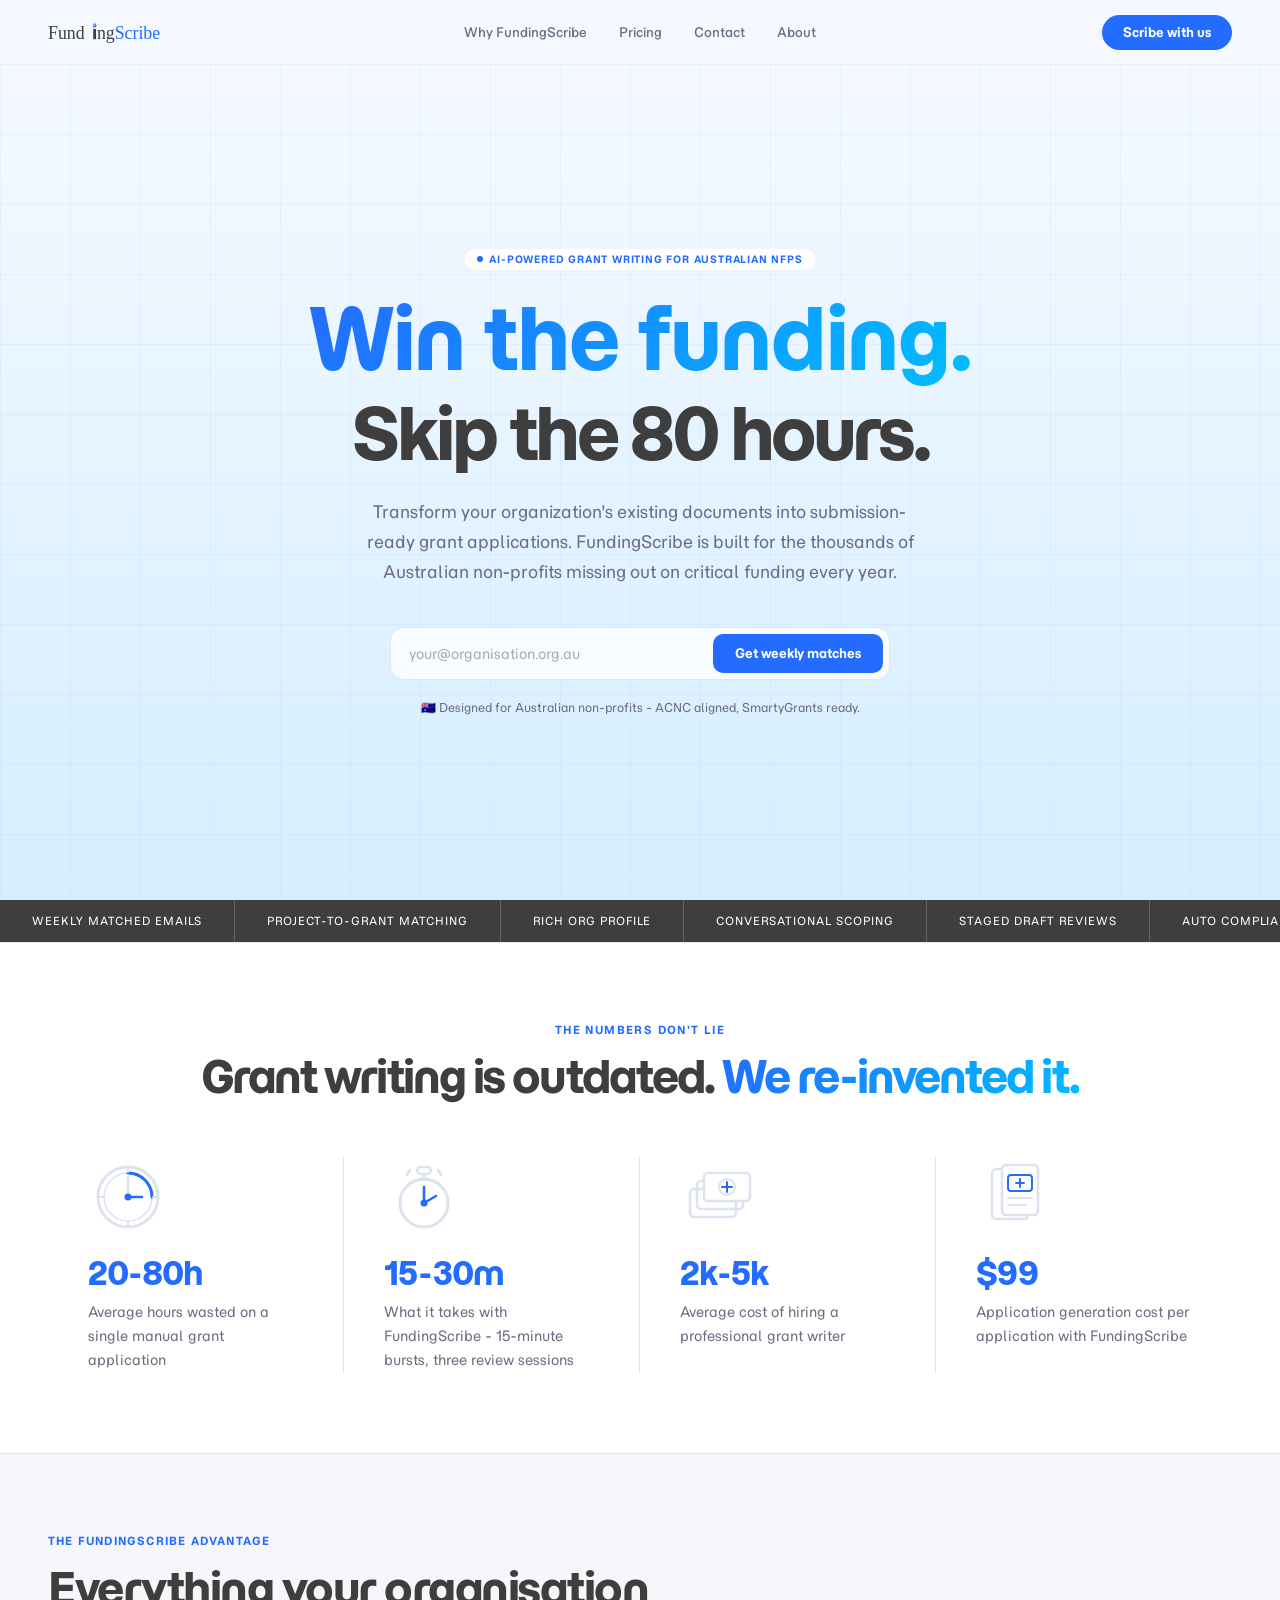
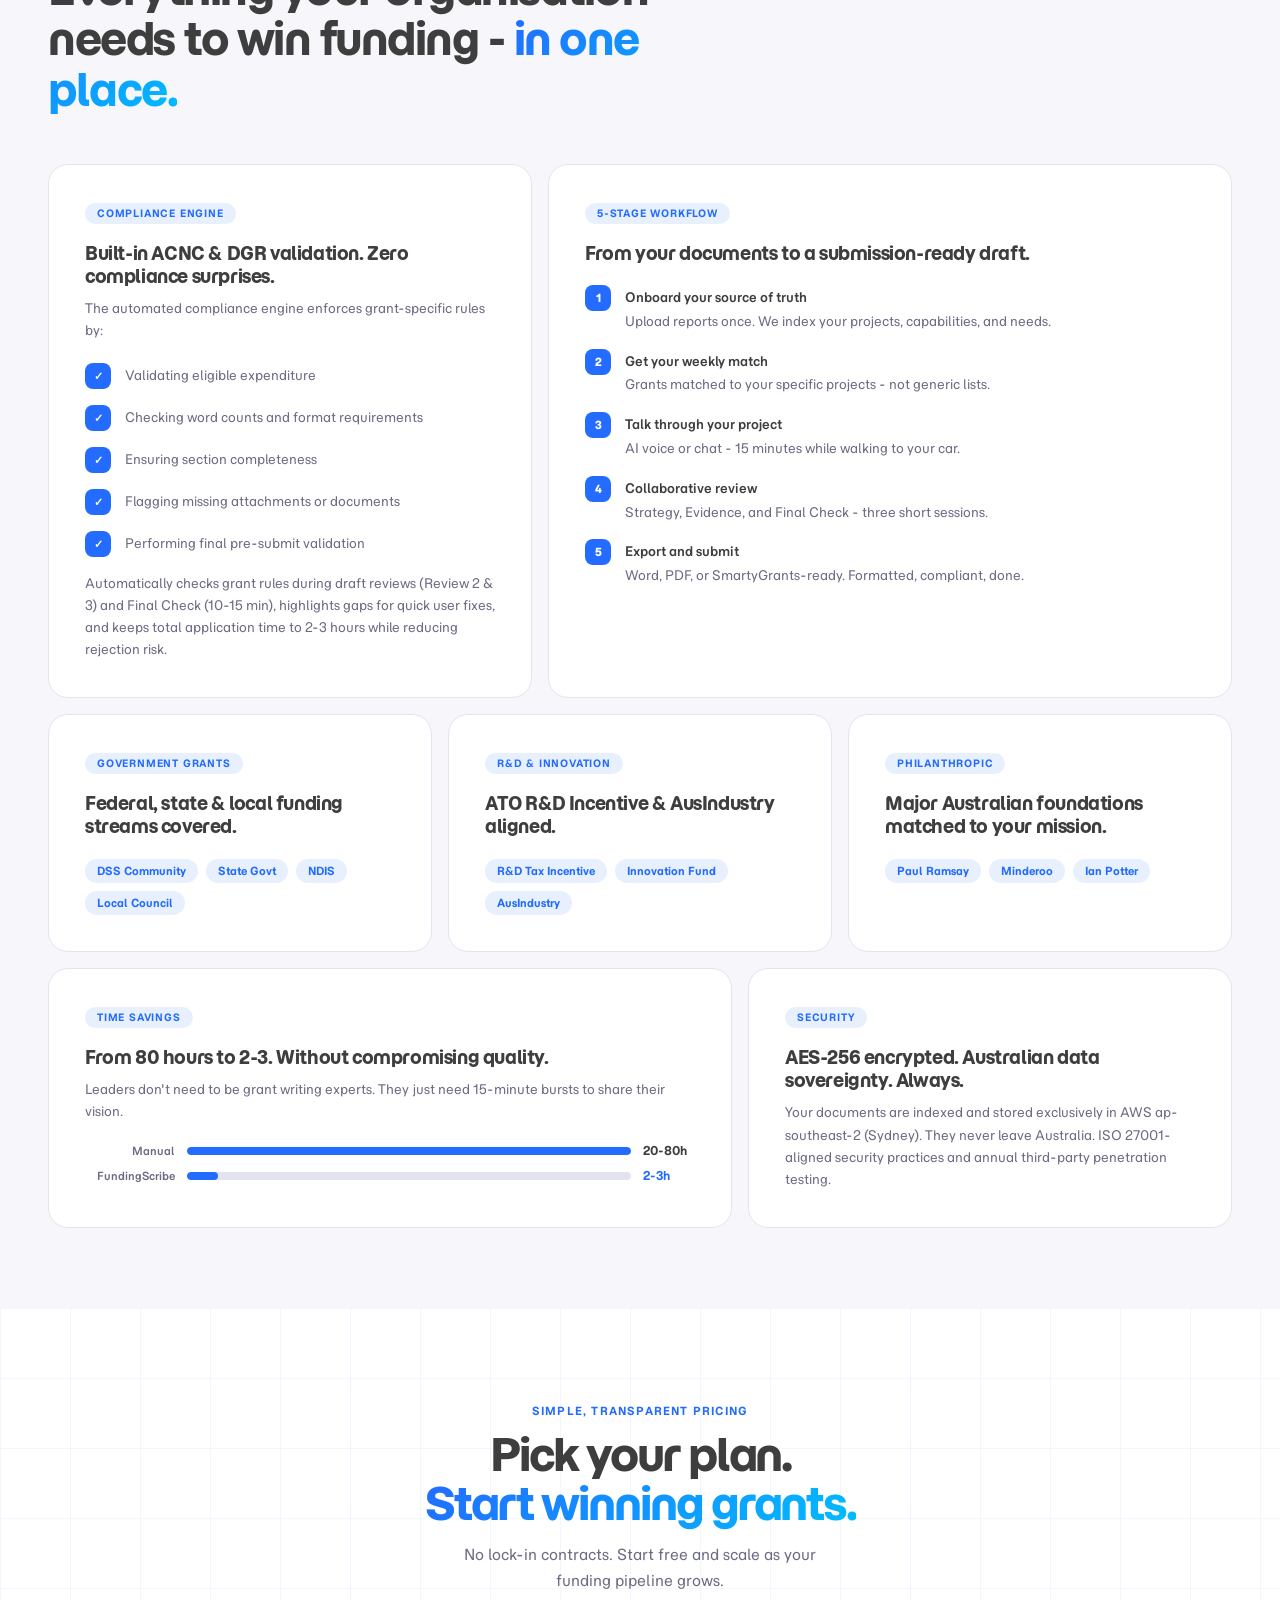
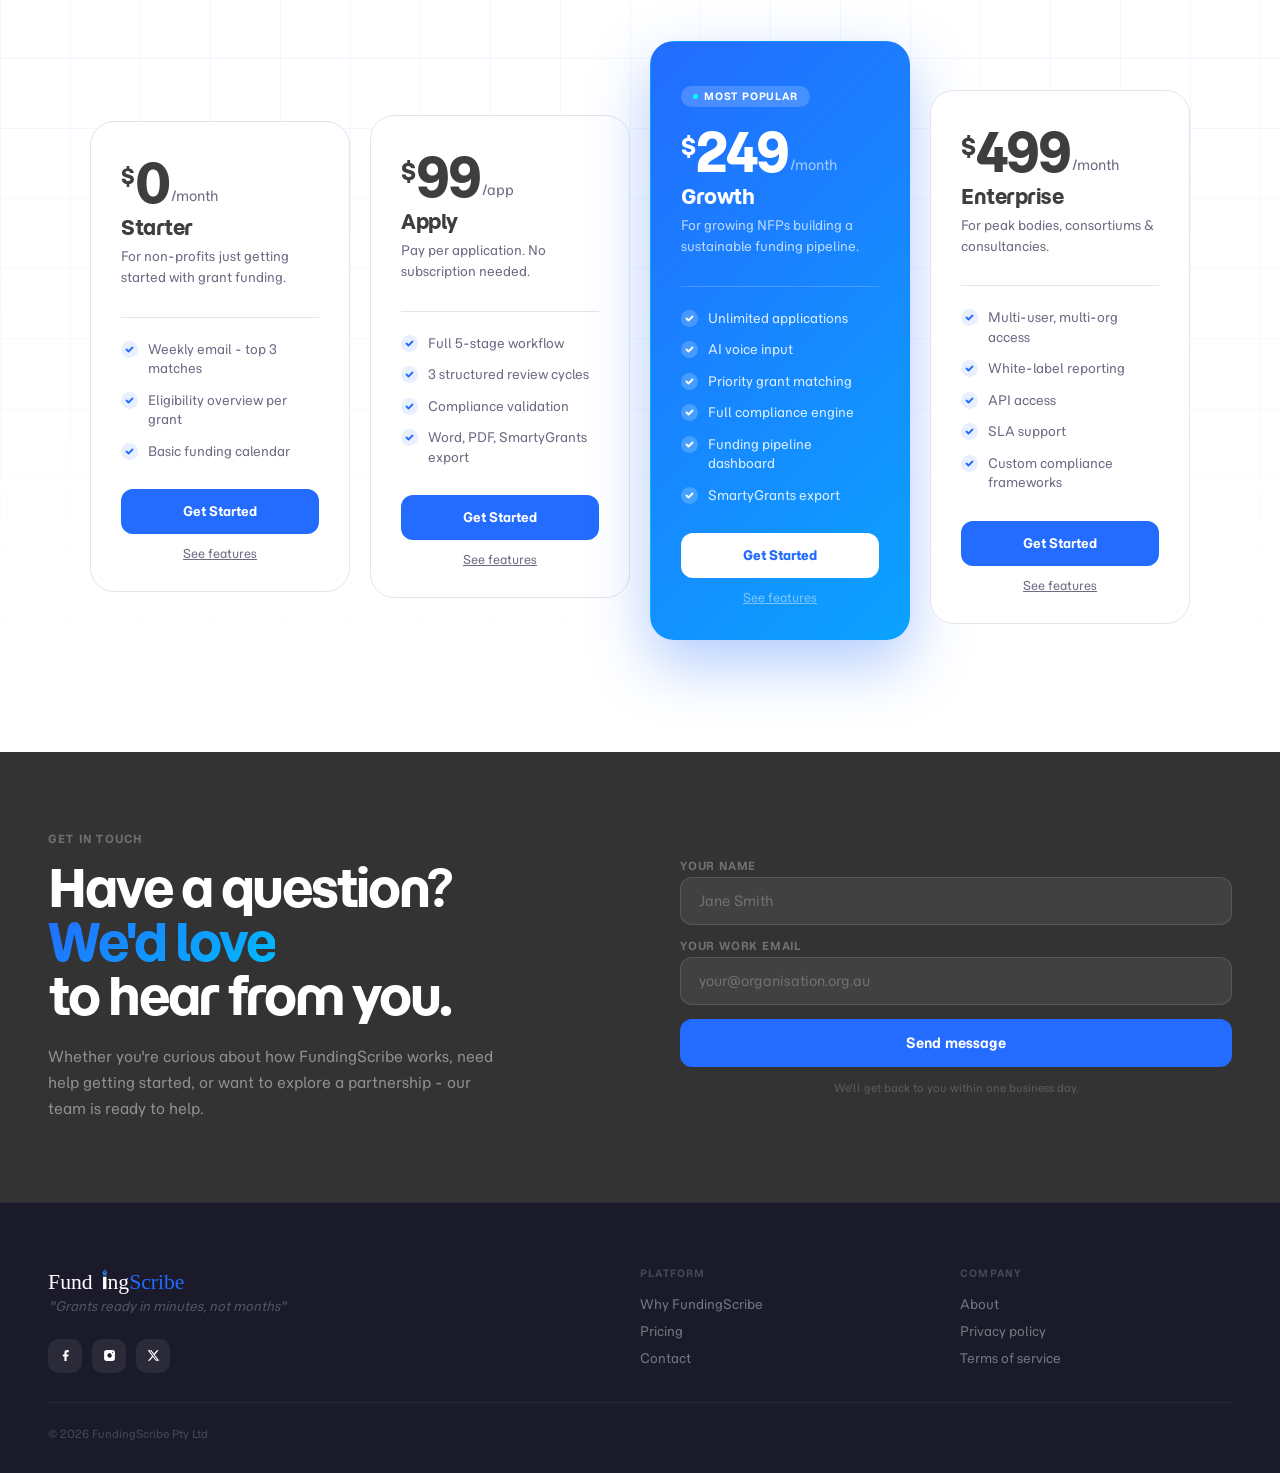
==== commit c96c9a2d: "Refactor HTML structure and update footer links" ====
--- a/index.html
+++ b/index.html
@@ -7,223 +7,7 @@
 <link rel="preconnect" href="https://fonts.googleapis.com">
 <link rel="preconnect" href="https://fonts.gstatic.com" crossorigin>
 <link href="https://fonts.googleapis.com/css2?family=Momo+Trust+Display&family=Momo+Trust+Sans:wght@400;500;600;700;800;900&display=swap" rel="stylesheet">
-<style>
-*{margin:0;padding:0;box-sizing:border-box}
-:root{
-  --blue:#236cff;
-  --blue2:#1a55d4;
-  --blue3:#e8f0fe;
-  --ink:#3e3e3e;
-  --ink2:#1a1a2a;
-  --muted:#6c6c84;
-  --border:#e4e4ef;
-  --off:#f6f6fb;
-  --white:#fff;
-}
-html{scroll-behavior:smooth}
-body{font-family:'Momo Trust Sans',sans-serif;background:var(--white);color:var(--ink);overflow-x:hidden}
-h1,h2,h3,h4,h5,h6{font-family:'Momo Trust Display',sans-serif;font-weight:400}
-
-/* NAV */
-.nav{position:sticky;top:0;z-index:200;background:#f5f9ff;display:flex;align-items:center;justify-content:space-between;padding:0 48px;height:64px;transition:background .35s,box-shadow .35s}
-.nav.scrolled{background:rgba(245,249,255,.7);backdrop-filter:blur(16px);-webkit-backdrop-filter:blur(16px);box-shadow:0 1px 0 rgba(35,108,255,.08)}
-.logo{font-size:18px;font-weight:800;color:var(--ink);text-decoration:none;letter-spacing:-.3px;font-family:'Momo Trust Sans',sans-serif}
-.logo span{color:var(--blue)}
-.nav-links{display:flex;gap:4px}
-.nav-links a{font-size:13px;font-weight:500;color:var(--muted);text-decoration:none;padding:7px 14px;border-radius:8px;transition:.15s}
-.nav-links a:hover{color:var(--ink);background:var(--off)}
-.nav-cta{background:var(--blue);color:#fff;border-radius:50px;padding:9px 0;font-size:13px;font-weight:700;text-decoration:none;transition:.15s;font-family:'Momo Trust Sans',sans-serif;width:130px;text-align:center;display:inline-block}
-.nav-cta:hover{background:var(--blue2)}
-
-/* HERO */
-.hero{min-height:calc(100vh - 64px);position:relative;background:linear-gradient(to top,#d4eeff 0%,#f5f9ff 100%);display:flex;align-items:center;justify-content:center;overflow:hidden}
-.hero-grid{position:absolute;inset:0;background-image:linear-gradient(rgba(136,175,255,.1) 1px,transparent 1px),linear-gradient(90deg,rgba(136,175,255,.1) 1px,transparent 1px);background-size:70px 70px;pointer-events:none}
-.hero-main{position:relative;z-index:1;padding:100px 48px;display:flex;flex-direction:column;align-items:center;text-align:center;width:100%}
-.pill-label{display:inline-flex;align-items:center;gap:6px;background:#fff;color:#236cff;font-size:10px;font-weight:700;letter-spacing:.8px;text-transform:uppercase;padding:4px 12px;border-radius:50px;margin-bottom:28px;font-family:'Momo Trust Sans',sans-serif}
-.pill-dot{width:6px;height:6px;background:var(--blue);border-radius:50%;animation:pulse 1.8s ease-out infinite;flex-shrink:0}
-.hero-h1{font-size:clamp(52px,6.5vw,88px);font-family:'Momo Trust Display',sans-serif;font-weight:400;line-height:1;letter-spacing:-1px;background:linear-gradient(135deg,#236cff 0%,#00bdff 100%);-webkit-background-clip:text;-webkit-text-fill-color:transparent;background-clip:text;margin-bottom:8px;padding-bottom:8px}
-.hero-line3{display:block;font-size:clamp(44px,5.5vw,76px);font-family:'Momo Trust Display',sans-serif;font-weight:400;line-height:1.05;letter-spacing:-3px;color:#3e3e3e;margin-bottom:24px;min-height:1.1em}
-.hero-p{font-size:17px;font-family:'Momo Trust Sans',sans-serif;color:var(--muted);line-height:1.75;max-width:560px;margin:0 auto 40px;font-weight:400}
-.email-form{display:flex;background:rgba(255,255,255,.85);border:1.5px solid rgba(35,108,255,.15);border-radius:14px;padding:6px;gap:6px;max-width:500px;width:100%;margin:0 auto 20px;backdrop-filter:blur(8px)}
-.email-form input{flex:1;background:none;border:none;outline:none;font-family:'Momo Trust Sans',sans-serif;font-size:14px;color:var(--ink);padding:8px 12px}
-.email-form input::placeholder{color:#aaa}
-.btn-blue{background:var(--blue);color:#fff;border:none;border-radius:10px;padding:11px 22px;font-family:'Momo Trust Sans',sans-serif;font-size:13px;font-weight:700;cursor:pointer;transition:.15s;white-space:nowrap}
-.btn-blue:hover{background:var(--blue2)}
-.btn-blue-icon{display:none;background:var(--blue);border:none;border-radius:50%;width:42px;height:42px;align-items:center;justify-content:center;cursor:pointer;transition:.15s;flex-shrink:0}
-.btn-blue-icon:hover{background:var(--blue2)}
-.btn-blue-icon svg{width:18px;height:18px;fill:none;stroke:#fff;stroke-width:2;stroke-linecap:round;stroke-linejoin:round}
-.hero-proof{font-size:12px;color:var(--muted);display:flex;align-items:center;justify-content:center;gap:6px}
-
-/* MARQUEE */
-.marquee{background:#3e3e3e;height:42px;overflow:hidden;display:flex;align-items:center}
-.marquee-track{display:flex;animation:slide 40s linear infinite;white-space:nowrap}
-.marquee-item{font-size:11px;font-weight:400;letter-spacing:1px;text-transform:uppercase;color:#fff;padding:0 32px;border-right:1px solid rgba(255,255,255,.2);display:flex;align-items:center;height:42px;font-family:'Momo Trust Sans',sans-serif}
-
-/* KEYFRAMES */
-@keyframes slide{0%{transform:translateX(0)}100%{transform:translateX(-50%)}}
-@keyframes pulse{0%{box-shadow:0 0 0 0 rgba(35,108,255,.5)}70%{box-shadow:0 0 0 7px rgba(35,108,255,0)}100%{box-shadow:0 0 0 0 rgba(35,108,255,0)}}
-@keyframes hotgrad{0%{background-position:0% 50%}50%{background-position:100% 50%}100%{background-position:0% 50%}}
-
-/* STATS ROW */
-.stats-row{background:#fff;padding:80px 48px;border-top:1px solid var(--border);border-bottom:1px solid var(--border)}
-.stats-inner{max-width:1200px;margin:0 auto}
-.stats-title{text-align:center;margin-bottom:56px}
-.stats-title .st-eyebrow{font-size:11px;font-weight:700;letter-spacing:1.4px;text-transform:uppercase;color:var(--blue);margin-bottom:16px;font-family:'Momo Trust Sans',sans-serif}
-.stats-title h2{font-size:clamp(28px,3.5vw,44px);font-family:'Momo Trust Display',sans-serif;font-weight:400;color:#3e3e3e;letter-spacing:-2px;line-height:1.1}
-.stats-title h2 .grad{background:linear-gradient(135deg,#236cff 0%,#00bdff 100%);-webkit-background-clip:text;-webkit-text-fill-color:transparent;background-clip:text}
-.stats-list{display:grid;grid-template-columns:repeat(4,1fr)}
-.stat-row-item{padding:0 40px;display:flex;flex-direction:column;align-items:flex-start;border-right:1px solid var(--border)}
-.stat-row-item:last-child{border-right:none}
-.sri-icon{width:80px;height:80px;display:flex;align-items:center;justify-content:center;margin-bottom:20px}
-.sri-icon svg{width:72px;height:72px}
-.sri-num{font-size:32px;font-family:'Momo Trust Display',sans-serif;font-weight:400;letter-spacing:-1px;line-height:1;color:var(--blue);width:100%;margin-bottom:12px}
-.sri-label{font-size:14px;color:var(--muted);line-height:1.7;font-family:'Momo Trust Sans',sans-serif}
-
-/* BENTO */
-.bento{padding:80px 48px;background:var(--off);scroll-margin-top:64px}
-.bento-inner{max-width:1200px;margin:0 auto}
-.section-eyebrow{font-size:11px;font-weight:700;letter-spacing:1.2px;text-transform:uppercase;color:var(--blue);margin-bottom:16px;font-family:'Momo Trust Sans',sans-serif}
-.section-h{font-size:clamp(28px,3.5vw,44px);font-family:'Momo Trust Display',sans-serif;font-weight:400;letter-spacing:-1.5px;color:var(--ink);margin-bottom:48px;line-height:1.15;max-width:600px}
-.bento-grid{display:grid;grid-template-columns:repeat(12,1fr);gap:16px}
-.b-card{background:var(--white);border:1px solid var(--border);border-radius:20px;padding:36px;overflow:hidden;position:relative;transition:transform .25s,border-color .25s}
-.b-card:hover{transform:translateY(-3px);border-color:rgba(35,108,255,.3)}
-.b1{grid-column:span 5}
-.b2{grid-column:span 7}
-.b3{grid-column:span 4}
-.b4{grid-column:span 4}
-.b5{grid-column:span 4}
-.b6{grid-column:span 7}
-.b7{grid-column:span 5}
-.card-tag{font-size:10px;font-weight:700;letter-spacing:.8px;text-transform:uppercase;color:var(--blue);background:var(--blue3);padding:4px 12px;border-radius:50px;display:inline-block;margin-bottom:18px;font-family:'Momo Trust Sans',sans-serif}
-.b-card h3{font-size:18px;font-family:'Momo Trust Display',sans-serif;font-weight:500;letter-spacing:-.4px;color:#3e3e3e;margin-bottom:10px;line-height:1.3}
-.b-card p{font-size:13px;color:#6c6c84;line-height:1.7;font-family:'Momo Trust Sans',sans-serif}
-.comparison-mini{margin-top:20px;display:flex;flex-direction:column;gap:10px}
-.cm-row{display:flex;align-items:center;gap:12px}
-.cm-lbl{font-size:11px;font-weight:600;color:var(--muted);width:90px;flex-shrink:0;text-align:right}
-.cm-bar-wrap{flex:1;height:8px;background:var(--border);border-radius:50px;overflow:hidden}
-.cm-fill{height:100%;border-radius:50px;width:0;transition:width 1.2s cubic-bezier(.16,1,.3,1)}
-.cm-fill.m{background:var(--blue);width:100%}
-.cm-fill.g{background:var(--blue)}
-.cm-val{font-size:12px;font-weight:700;color:var(--ink);width:52px;flex-shrink:0}
-.tag-cloud{display:flex;flex-wrap:wrap;gap:8px;margin-top:20px}
-.tc-tag{background:var(--blue3);color:#236cff;font-size:11px;font-weight:700;padding:5px 12px;border-radius:50px;font-family:'Momo Trust Sans',sans-serif}
-.step-list{display:flex;flex-direction:column;gap:16px;margin-top:20px}
-.sl-item{display:flex;gap:14px;align-items:flex-start}
-.sl-num{width:26px;height:26px;border-radius:8px;background:var(--blue);color:#fff;font-size:11px;font-weight:800;display:flex;align-items:center;justify-content:center;flex-shrink:0;font-family:'Momo Trust Sans',sans-serif}
-.sl-text{font-size:13px;color:#6c6c84;line-height:1.6;font-family:'Momo Trust Sans',sans-serif;flex:1;padding-top:3px}
-.sl-strong{font-weight:600;color:#3e3e3e;display:block;margin-bottom:3px}
-
-/* PRICING */
-.pricing{padding:96px 48px;background:var(--white);position:relative;overflow:hidden;scroll-margin-top:64px}
-.pricing::before{content:'';position:absolute;inset:0;background-image:linear-gradient(rgba(35,108,255,.06) 1px,transparent 1px),linear-gradient(90deg,rgba(35,108,255,.06) 1px,transparent 1px);background-size:70px 70px;pointer-events:none;-webkit-mask-image:linear-gradient(to bottom,black 40%,transparent 100%);mask-image:linear-gradient(to bottom,black 40%,transparent 100%)}
-.pricing-inner{max-width:1100px;margin:0 auto;position:relative;z-index:1}
-.pricing-header{text-align:center;margin-bottom:64px}
-.pricing-header .section-eyebrow{display:block;margin-bottom:12px}
-.pricing-header h2{font-size:clamp(28px,3.5vw,48px);font-family:'Momo Trust Display',sans-serif;font-weight:400;letter-spacing:-2px;line-height:1.1;color:var(--ink);margin-bottom:14px}
-.pricing-header p{font-size:15px;color:var(--muted);line-height:1.7;max-width:400px;margin:0 auto;font-family:'Momo Trust Sans',sans-serif}
-.plan-row{display:grid;grid-template-columns:repeat(4,1fr);gap:20px;align-items:center}
-.plan-card{background:var(--white);border:1.5px solid var(--border);border-radius:24px;padding:36px 30px 30px;display:flex;flex-direction:column;position:relative;transition:box-shadow .25s,transform .25s}
-.plan-card:hover{box-shadow:0 16px 48px rgba(35,108,255,.1);transform:translateY(-4px)}
-.plan-card.hot{background:linear-gradient(135deg,#236cff,#00bdff,#236cff);background-size:300% 300%;border-color:transparent;transform:translateY(-16px);box-shadow:0 24px 60px rgba(35,108,255,.35);padding:44px 30px 34px;animation:hotgrad 6s ease infinite}
-.plan-card.hot:hover{transform:translateY(-20px);box-shadow:0 32px 72px rgba(35,108,255,.45)}
-.hot-badge{display:inline-flex;align-items:center;gap:6px;background:rgba(255,255,255,.18);color:#fff;font-size:10px;font-weight:700;letter-spacing:.8px;text-transform:uppercase;padding:4px 12px;border-radius:50px;margin-bottom:20px;width:fit-content;font-family:'Momo Trust Sans',sans-serif}
-.hot-dot{width:5px;height:5px;background:#00fff5;border-radius:50%;flex-shrink:0}
-.plan-price{font-size:52px;font-family:'Momo Trust Display',sans-serif;font-weight:500;letter-spacing:-3px;color:var(--ink);line-height:1;margin-bottom:4px;display:flex;align-items:flex-start;gap:3px}
-.hot .plan-price{color:#fff}
-.plan-price sup{font-size:22px;font-weight:500;margin-top:9px;line-height:1;color:var(--ink);font-family:'Momo Trust Display',sans-serif}
-.hot .plan-price sup{color:#fff}
-.plan-price small{font-size:14px;font-weight:400;color:var(--muted);align-self:flex-end;margin-bottom:7px;letter-spacing:0;font-family:'Momo Trust Sans',sans-serif}
-.hot .plan-price small{color:rgba(255,255,255,.6)}
-.plan-name{font-size:20px;font-family:'Momo Trust Display',sans-serif;font-weight:500;letter-spacing:-.5px;color:var(--ink);margin-bottom:6px}
-.hot .plan-name{color:#fff}
-.plan-tagline{font-size:13px;color:var(--muted);line-height:1.6;margin-bottom:28px;font-family:'Momo Trust Sans',sans-serif}
-.hot .plan-tagline{color:rgba(255,255,255,.7)}
-.plan-divider{height:1px;background:var(--border);margin-bottom:22px}
-.hot .plan-divider{background:rgba(255,255,255,.18)}
-.plan-list{list-style:none;display:flex;flex-direction:column;gap:12px;flex:1;margin-bottom:28px}
-.plan-list li{font-size:13px;color:var(--muted);display:flex;gap:10px;align-items:flex-start;line-height:1.5;font-family:'Momo Trust Sans',sans-serif}
-.hot .plan-list li{color:rgba(255,255,255,.85)}
-.chk{width:17px;height:17px;flex-shrink:0;margin-top:1px}
-.plan-btn{background:var(--blue);color:#fff;border:none;padding:14px;border-radius:12px;font-family:'Momo Trust Sans',sans-serif;font-size:13px;font-weight:700;cursor:pointer;width:100%;transition:.2s;margin-top:auto}
-.plan-btn:hover{background:var(--blue2)}
-.hot-btn{background:#fff;color:var(--blue);border:none;padding:14px;border-radius:12px;font-family:'Momo Trust Sans',sans-serif;font-size:13px;font-weight:800;cursor:pointer;width:100%;transition:.2s;margin-top:auto}
-.hot-btn:hover{background:rgba(255,255,255,.88)}
-.plan-link{text-align:center;margin-top:12px;font-size:12px;color:var(--muted);text-decoration:underline;cursor:pointer;background:none;border:none;font-family:'Momo Trust Sans',sans-serif;width:100%;transition:.15s;display:block}
-.plan-link:hover{color:var(--ink)}
-.plan-link.hot{color:rgba(255,255,255,.45)}
-.plan-link.hot:hover{color:#fff}
-
-/* CTA BANNER */
-.cta-banner{background:#333333;padding:80px 48px;scroll-margin-top:64px}
-.cta-inner{max-width:1200px;margin:0 auto;display:grid;grid-template-columns:1fr 1fr;gap:80px;align-items:center}
-.cta-left .eyebrow{font-size:11px;font-weight:700;letter-spacing:1.2px;text-transform:uppercase;color:rgba(255,255,255,.3);margin-bottom:16px;font-family:'Momo Trust Sans',sans-serif}
-.cta-left h2{font-size:clamp(28px,4vw,52px);font-family:'Momo Trust Display',sans-serif;font-weight:500;letter-spacing:-2px;color:#fff;line-height:1.05;margin-bottom:20px}
-.cta-left h2 em{font-style:normal;background:linear-gradient(135deg,#236cff 0%,#00bdff 100%);-webkit-background-clip:text;-webkit-text-fill-color:transparent;background-clip:text}
-.cta-left p{font-size:15px;color:rgba(255,255,255,.45);line-height:1.75;max-width:460px;font-family:'Momo Trust Sans',sans-serif}
-.cta-right{display:flex;flex-direction:column;gap:14px}
-.cta-field-label{font-size:11px;font-weight:700;color:rgba(255,255,255,.3);letter-spacing:.8px;text-transform:uppercase;margin-bottom:4px;font-family:'Momo Trust Sans',sans-serif}
-.cta-input{background:rgba(255,255,255,.07);border:1px solid rgba(255,255,255,.12);border-radius:12px;padding:14px 18px;font-family:'Momo Trust Sans',sans-serif;font-size:14px;color:#fff;outline:none;width:100%;transition:.2s}
-.cta-input::placeholder{color:rgba(255,255,255,.25)}
-.cta-input:focus{border-color:rgba(35,108,255,.6);background:rgba(255,255,255,.1)}
-.btn-blue-lg{background:var(--blue);color:#fff;border:none;border-radius:12px;padding:15px;font-family:'Momo Trust Sans',sans-serif;font-size:14px;font-weight:700;cursor:pointer;transition:.15s;width:100%}
-.btn-blue-lg:hover{background:var(--blue2)}
-.cta-note{font-size:11px;color:rgba(255,255,255,.2);text-align:center;font-family:'Momo Trust Sans',sans-serif}
-
-/* FOOTER */
-footer{background:var(--ink2);border-top:1px solid rgba(255,255,255,.06);padding:64px 48px 32px}
-.foot-inner{max-width:1200px;margin:0 auto}
-.foot-grid{display:grid;grid-template-columns:2fr 1fr 1fr 1fr;gap:48px;margin-bottom:48px}
-.foot-logo{font-size:20px;font-weight:900;color:#fff;letter-spacing:-.4px;margin-bottom:10px;font-family:'Momo Trust Sans',sans-serif}
-.foot-logo span{color:var(--blue)}
-.foot-tagline{font-size:13px;color:rgba(255,255,255,.25);line-height:1.8;font-style:italic;max-width:250px;font-family:'Momo Trust Sans',sans-serif;margin-bottom:4px}
-.foot-social{display:flex;gap:10px;margin-top:20px}
-.foot-social a{width:34px;height:34px;border-radius:10px;background:rgba(255,255,255,.07);display:flex;align-items:center;justify-content:center;transition:background .2s,transform .2s;text-decoration:none}
-.foot-social a:hover{background:var(--blue);transform:translateY(-3px)}
-.foot-social svg{width:13px;height:13px;fill:#fff;flex-shrink:0}
-.foot-col h5{font-size:10px;font-weight:700;letter-spacing:1.2px;text-transform:uppercase;color:rgba(255,255,255,.2);margin-bottom:16px;font-family:'Momo Trust Sans',sans-serif}
-.foot-col a{display:block;font-size:13px;color:rgba(255,255,255,.4);text-decoration:none;margin-bottom:10px;transition:.15s;font-family:'Momo Trust Sans',sans-serif}
-.foot-col a:hover{color:#fff}
-.foot-bottom{border-top:1px solid rgba(255,255,255,.06);padding-top:24px;display:flex;justify-content:space-between;align-items:center;flex-wrap:wrap;gap:12px}
-.foot-bottom p{font-size:11px;color:rgba(255,255,255,.2);font-family:'Momo Trust Sans',sans-serif}
-.foot-legal{display:flex;gap:20px}
-.foot-legal a{font-size:11px;color:rgba(255,255,255,.2);text-decoration:none;transition:.15s;font-family:'Momo Trust Sans',sans-serif}
-.foot-legal a:hover{color:rgba(255,255,255,.6)}
-
-/* TOAST */
-.toast{position:fixed;bottom:28px;left:50%;transform:translateX(-50%) translateY(80px);background:var(--ink2);color:#fff;padding:13px 24px;border-radius:50px;font-family:'Momo Trust Sans',sans-serif;font-size:13px;font-weight:600;display:flex;align-items:center;gap:10px;z-index:9999;opacity:0;pointer-events:none;transition:transform .35s cubic-bezier(.16,1,.3,1),opacity .35s;white-space:nowrap}
-.toast.show{transform:translateX(-50%) translateY(0);opacity:1}
-.t-dot{width:7px;height:7px;background:#22c55e;border-radius:50%;flex-shrink:0}
-
-/* RESPONSIVE */
-@media(max-width:1100px){
-  .bento-grid .b1,.bento-grid .b2,.bento-grid .b3,.bento-grid .b4,.bento-grid .b5,.bento-grid .b6,.bento-grid .b7{grid-column:span 6}
-  .plan-row{grid-template-columns:1fr 1fr;gap:16px}
-  .plan-card.hot{transform:none}
-  .plan-card.hot:hover{transform:translateY(-4px)}
-  .cta-inner{grid-template-columns:1fr;gap:48px}
-  .foot-grid{grid-template-columns:1fr 1fr}
-  .stats-list{grid-template-columns:1fr 1fr}
-  .stat-row-item:nth-child(odd){border-right:1px solid var(--border)}
-  .stat-row-item:nth-child(even){border-right:none}
-  .stat-row-item:nth-child(1),.stat-row-item:nth-child(2){border-bottom:1px solid var(--border);padding-bottom:32px}
-  .stat-row-item:nth-child(3),.stat-row-item:nth-child(4){padding-top:32px}
-}
-@media(max-width:768px){
-  .nav{padding:0 20px}.nav-links{display:none}
-  .hero-main{padding:72px 24px 64px}
-  .btn-blue{display:none}
-  .btn-blue-icon{display:flex}
-  .bento{padding:56px 20px}
-  .bento-grid .b1,.bento-grid .b2,.bento-grid .b3,.bento-grid .b4,.bento-grid .b5,.bento-grid .b6,.bento-grid .b7{grid-column:span 12}
-  .stats-row{padding:48px 20px}
-  .stats-list{grid-template-columns:1fr}
-  .stat-row-item{border-right:none !important;padding:24px 20px;border-bottom:1px solid var(--border)}
-  .stat-row-item:last-child{border-bottom:none}
-  .pricing{padding:56px 20px}.plan-row{grid-template-columns:1fr}
-  .cta-banner{padding:56px 24px}
-  footer{padding:48px 24px 24px}.foot-grid{grid-template-columns:1fr;gap:28px}.foot-bottom{flex-direction:column;align-items:flex-start}
-}
-</style>
+<link rel="stylesheet" href="styles/styles.css">
 </head>
 <body>
 
@@ -236,8 +20,9 @@
     <a href="#bento">Why FundingScribe</a>
     <a href="#pricing">Pricing</a>
     <a href="#cta">Contact</a>
-  </div>
-  <a href="#cta" class="nav-cta">Join the pilot</a>
+    <a href="about.html">About</a>
+  </div>
+  <a href="#cta" class="nav-cta">Scribe with us</a>
 </nav>
 
 <!-- HERO -->
@@ -489,12 +274,11 @@
         </div>
       </div>
       <div class="foot-col"><h5>Platform</h5><a href="#bento">Why FundingScribe</a><a href="#pricing">Pricing</a><a href="#cta">Contact</a></div>
-      <div class="foot-col"><h5>Grant types</h5><a href="#">Government grants</a><a href="#">R&amp;D incentives</a><a href="#">Philanthropic</a><a href="#">SmartyGrants</a></div>
-      <div class="foot-col"><h5>Company</h5><a href="#">About</a><a href="#">Contact support</a><a href="#">Privacy policy</a><a href="#">Terms of service</a></div>
+      <div class="foot-col"><h5>Company</h5><a href="#">About</a><a href="#">Privacy policy</a><a href="#">Terms of service</a></div>
     </div>
     <div class="foot-bottom">
-      <p>&copy; <span id="foot-year"></span> FundingScribe Pty Ltd · ABN 00 000 000 000</p>
-      <div class="foot-legal"><a href="#">Privacy</a><a href="#">Terms</a><a href="#">Contact</a></div>
+      <p>&copy; <span id="foot-year"></span> FundingScribe Pty Ltd</p>
+
     </div>
   </div>
 </footer>
--- a/styles/styles.css
+++ b/styles/styles.css
@@ -0,0 +1,282 @@
+*{margin:0;padding:0;box-sizing:border-box}
+:root{
+  --blue:#236cff;
+  --blue2:#1a55d4;
+  --blue3:#e8f0fe;
+  --ink:#3e3e3e;
+  --ink2:#1a1a2a;
+  --muted:#6c6c84;
+  --border:#e4e4ef;
+  --off:#f6f6fb;
+  --white:#fff;
+}
+html{scroll-behavior:smooth}
+body{font-family:'Momo Trust Sans',sans-serif;background:var(--white);color:var(--ink);overflow-x:hidden}
+h1,h2,h3,h4,h5,h6{font-family:'Momo Trust Display',sans-serif;font-weight:400}
+
+/* NAV */
+.nav{position:sticky;top:0;z-index:200;background:#f5f9ff;display:flex;align-items:center;justify-content:space-between;padding:0 48px;height:64px;transition:background .35s,box-shadow .35s}
+.nav.scrolled{background:rgba(245,249,255,.7);backdrop-filter:blur(16px);-webkit-backdrop-filter:blur(16px);box-shadow:0 1px 0 rgba(35,108,255,.08)}
+.logo{font-size:18px;font-weight:800;color:var(--ink);text-decoration:none;letter-spacing:-.3px;font-family:'Momo Trust Sans',sans-serif}
+.logo span{color:var(--blue)}
+.nav-links{display:flex;gap:4px}
+.nav-links a{font-size:13px;font-weight:500;color:var(--muted);text-decoration:none;padding:7px 14px;border-radius:8px;transition:.15s}
+.nav-links a:hover{color:var(--ink);background:var(--off)}
+.nav-links a.active{color:var(--ink);background:var(--off)}
+.nav-cta{background:var(--blue);color:#fff;border-radius:50px;padding:9px 0;font-size:13px;font-weight:700;text-decoration:none;transition:.15s;font-family:'Momo Trust Sans',sans-serif;width:130px;text-align:center;display:inline-block}
+.nav-cta:hover{background:var(--blue2)}
+
+/* HERO */
+.hero{min-height:calc(100vh - 64px);position:relative;background:linear-gradient(to top,#d4eeff 0%,#f5f9ff 100%);display:flex;align-items:center;justify-content:center;overflow:hidden}
+.hero-grid{position:absolute;inset:0;background-image:linear-gradient(rgba(136,175,255,.1) 1px,transparent 1px),linear-gradient(90deg,rgba(136,175,255,.1) 1px,transparent 1px);background-size:70px 70px;pointer-events:none}
+.hero-main{position:relative;z-index:1;padding:100px 48px;display:flex;flex-direction:column;align-items:center;text-align:center;width:100%}
+.pill-label{display:inline-flex;align-items:center;gap:6px;background:#fff;color:#236cff;font-size:10px;font-weight:700;letter-spacing:.8px;text-transform:uppercase;padding:4px 12px;border-radius:50px;margin-bottom:28px;font-family:'Momo Trust Sans',sans-serif}
+.pill-dot{width:6px;height:6px;background:var(--blue);border-radius:50%;animation:pulse 1.8s ease-out infinite;flex-shrink:0}
+.hero-h1{font-size:clamp(52px,6.5vw,88px);font-family:'Momo Trust Display',sans-serif;font-weight:400;line-height:1;letter-spacing:-1px;background:linear-gradient(135deg,#236cff 0%,#00bdff 100%);-webkit-background-clip:text;-webkit-text-fill-color:transparent;background-clip:text;margin-bottom:8px;padding-bottom:8px}
+.hero-line3{display:block;font-size:clamp(44px,5.5vw,76px);font-family:'Momo Trust Display',sans-serif;font-weight:400;line-height:1.05;letter-spacing:-3px;color:#3e3e3e;margin-bottom:24px;min-height:1.1em}
+.hero-p{font-size:17px;font-family:'Momo Trust Sans',sans-serif;color:var(--muted);line-height:1.75;max-width:560px;margin:0 auto 40px;font-weight:400}
+.email-form{display:flex;background:rgba(255,255,255,.85);border:1.5px solid rgba(35,108,255,.15);border-radius:14px;padding:6px;gap:6px;max-width:500px;width:100%;margin:0 auto 20px;backdrop-filter:blur(8px)}
+.email-form input{flex:1;background:none;border:none;outline:none;font-family:'Momo Trust Sans',sans-serif;font-size:14px;color:var(--ink);padding:8px 12px}
+.email-form input::placeholder{color:#aaa}
+.btn-blue{background:var(--blue);color:#fff;border:none;border-radius:10px;padding:11px 22px;font-family:'Momo Trust Sans',sans-serif;font-size:13px;font-weight:700;cursor:pointer;transition:.15s;white-space:nowrap}
+.btn-blue:hover{background:var(--blue2)}
+.btn-blue-icon{display:none;background:var(--blue);border:none;border-radius:50%;width:42px;height:42px;align-items:center;justify-content:center;cursor:pointer;transition:.15s;flex-shrink:0}
+.btn-blue-icon:hover{background:var(--blue2)}
+.btn-blue-icon svg{width:18px;height:18px;fill:none;stroke:#fff;stroke-width:2;stroke-linecap:round;stroke-linejoin:round}
+.hero-proof{font-size:12px;color:var(--muted);display:flex;align-items:center;justify-content:center;gap:6px}
+
+/* MARQUEE */
+.marquee{background:#3e3e3e;height:42px;overflow:hidden;display:flex;align-items:center}
+.marquee-track{display:flex;animation:slide 40s linear infinite;white-space:nowrap}
+.marquee-item{font-size:11px;font-weight:400;letter-spacing:1px;text-transform:uppercase;color:#fff;padding:0 32px;border-right:1px solid rgba(255,255,255,.2);display:flex;align-items:center;height:42px;font-family:'Momo Trust Sans',sans-serif}
+
+/* KEYFRAMES */
+@keyframes slide{0%{transform:translateX(0)}100%{transform:translateX(-50%)}}
+@keyframes pulse{0%{box-shadow:0 0 0 0 rgba(35,108,255,.5)}70%{box-shadow:0 0 0 7px rgba(35,108,255,0)}100%{box-shadow:0 0 0 0 rgba(35,108,255,0)}}
+@keyframes hotgrad{0%{background-position:0% 50%}50%{background-position:100% 50%}100%{background-position:0% 50%}}
+
+/* STATS ROW */
+.stats-row{background:#fff;padding:80px 48px;border-top:1px solid var(--border);border-bottom:1px solid var(--border)}
+.stats-inner{max-width:1200px;margin:0 auto}
+.stats-title{text-align:center;margin-bottom:56px}
+.stats-title .st-eyebrow{font-size:11px;font-weight:700;letter-spacing:1.4px;text-transform:uppercase;color:var(--blue);margin-bottom:16px;font-family:'Momo Trust Sans',sans-serif}
+.stats-title h2{font-size:clamp(28px,3.5vw,44px);font-family:'Momo Trust Display',sans-serif;font-weight:400;color:#3e3e3e;letter-spacing:-2px;line-height:1.1}
+.stats-title h2 .grad{background:linear-gradient(135deg,#236cff 0%,#00bdff 100%);-webkit-background-clip:text;-webkit-text-fill-color:transparent;background-clip:text}
+.stats-list{display:grid;grid-template-columns:repeat(4,1fr)}
+.stat-row-item{padding:0 40px;display:flex;flex-direction:column;align-items:flex-start;border-right:1px solid var(--border)}
+.stat-row-item:last-child{border-right:none}
+.sri-icon{width:80px;height:80px;display:flex;align-items:center;justify-content:center;margin-bottom:20px}
+.sri-icon svg{width:72px;height:72px}
+.sri-num{font-size:32px;font-family:'Momo Trust Display',sans-serif;font-weight:400;letter-spacing:-1px;line-height:1;color:var(--blue);width:100%;margin-bottom:12px}
+.sri-label{font-size:14px;color:var(--muted);line-height:1.7;font-family:'Momo Trust Sans',sans-serif}
+
+/* BENTO */
+.bento{padding:80px 48px;background:var(--off);scroll-margin-top:64px}
+.bento-inner{max-width:1200px;margin:0 auto}
+.section-eyebrow{font-size:11px;font-weight:700;letter-spacing:1.2px;text-transform:uppercase;color:var(--blue);margin-bottom:16px;font-family:'Momo Trust Sans',sans-serif}
+.section-h{font-size:clamp(28px,3.5vw,44px);font-family:'Momo Trust Display',sans-serif;font-weight:400;letter-spacing:-1.5px;color:var(--ink);margin-bottom:48px;line-height:1.15;max-width:600px}
+.bento-grid{display:grid;grid-template-columns:repeat(12,1fr);gap:16px}
+.b-card{background:var(--white);border:1px solid var(--border);border-radius:20px;padding:36px;overflow:hidden;position:relative;transition:transform .25s,border-color .25s}
+.b-card:hover{transform:translateY(-3px);border-color:rgba(35,108,255,.3)}
+.b1{grid-column:span 5}
+.b2{grid-column:span 7}
+.b3{grid-column:span 4}
+.b4{grid-column:span 4}
+.b5{grid-column:span 4}
+.b6{grid-column:span 7}
+.b7{grid-column:span 5}
+.card-tag{font-size:10px;font-weight:700;letter-spacing:.8px;text-transform:uppercase;color:var(--blue);background:var(--blue3);padding:4px 12px;border-radius:50px;display:inline-block;margin-bottom:18px;font-family:'Momo Trust Sans',sans-serif}
+.b-card h3{font-size:18px;font-family:'Momo Trust Display',sans-serif;font-weight:500;letter-spacing:-.4px;color:#3e3e3e;margin-bottom:10px;line-height:1.3}
+.b-card p{font-size:13px;color:#6c6c84;line-height:1.7;font-family:'Momo Trust Sans',sans-serif}
+.comparison-mini{margin-top:20px;display:flex;flex-direction:column;gap:10px}
+.cm-row{display:flex;align-items:center;gap:12px}
+.cm-lbl{font-size:11px;font-weight:600;color:var(--muted);width:90px;flex-shrink:0;text-align:right}
+.cm-bar-wrap{flex:1;height:8px;background:var(--border);border-radius:50px;overflow:hidden}
+.cm-fill{height:100%;border-radius:50px;width:0;transition:width 1.2s cubic-bezier(.16,1,.3,1)}
+.cm-fill.m{background:var(--blue);width:100%}
+.cm-fill.g{background:var(--blue)}
+.cm-val{font-size:12px;font-weight:700;color:var(--ink);width:52px;flex-shrink:0}
+.tag-cloud{display:flex;flex-wrap:wrap;gap:8px;margin-top:20px}
+.tc-tag{background:var(--blue3);color:#236cff;font-size:11px;font-weight:700;padding:5px 12px;border-radius:50px;font-family:'Momo Trust Sans',sans-serif}
+.step-list{display:flex;flex-direction:column;gap:16px;margin-top:20px}
+.sl-item{display:flex;gap:14px;align-items:flex-start}
+.sl-num{width:26px;height:26px;border-radius:8px;background:var(--blue);color:#fff;font-size:11px;font-weight:800;display:flex;align-items:center;justify-content:center;flex-shrink:0;font-family:'Momo Trust Sans',sans-serif}
+.sl-text{font-size:13px;color:#6c6c84;line-height:1.6;font-family:'Momo Trust Sans',sans-serif;flex:1;padding-top:3px}
+.sl-strong{font-weight:600;color:#3e3e3e;display:block;margin-bottom:3px}
+
+/* PRICING */
+.pricing{padding:96px 48px;background:var(--white);position:relative;overflow:hidden;scroll-margin-top:64px}
+.pricing::before{content:'';position:absolute;inset:0;background-image:linear-gradient(rgba(35,108,255,.06) 1px,transparent 1px),linear-gradient(90deg,rgba(35,108,255,.06) 1px,transparent 1px);background-size:70px 70px;pointer-events:none;-webkit-mask-image:linear-gradient(to bottom,black 40%,transparent 100%);mask-image:linear-gradient(to bottom,black 40%,transparent 100%)}
+.pricing-inner{max-width:1100px;margin:0 auto;position:relative;z-index:1}
+.pricing-header{text-align:center;margin-bottom:64px}
+.pricing-header .section-eyebrow{display:block;margin-bottom:12px}
+.pricing-header h2{font-size:clamp(28px,3.5vw,48px);font-family:'Momo Trust Display',sans-serif;font-weight:400;letter-spacing:-2px;line-height:1.1;color:var(--ink);margin-bottom:14px}
+.pricing-header p{font-size:15px;color:var(--muted);line-height:1.7;max-width:400px;margin:0 auto;font-family:'Momo Trust Sans',sans-serif}
+.plan-row{display:grid;grid-template-columns:repeat(4,1fr);gap:20px;align-items:center}
+.plan-card{background:var(--white);border:1.5px solid var(--border);border-radius:24px;padding:36px 30px 30px;display:flex;flex-direction:column;position:relative;transition:box-shadow .25s,transform .25s}
+.plan-card:hover{box-shadow:0 16px 48px rgba(35,108,255,.1);transform:translateY(-4px)}
+.plan-card.hot{background:linear-gradient(135deg,#236cff,#00bdff,#236cff);background-size:300% 300%;border-color:transparent;transform:translateY(-16px);box-shadow:0 24px 60px rgba(35,108,255,.35);padding:44px 30px 34px;animation:hotgrad 6s ease infinite}
+.plan-card.hot:hover{transform:translateY(-20px);box-shadow:0 32px 72px rgba(35,108,255,.45)}
+.hot-badge{display:inline-flex;align-items:center;gap:6px;background:rgba(255,255,255,.18);color:#fff;font-size:10px;font-weight:700;letter-spacing:.8px;text-transform:uppercase;padding:4px 12px;border-radius:50px;margin-bottom:20px;width:fit-content;font-family:'Momo Trust Sans',sans-serif}
+.hot-dot{width:5px;height:5px;background:#00fff5;border-radius:50%;flex-shrink:0}
+.plan-price{font-size:52px;font-family:'Momo Trust Display',sans-serif;font-weight:500;letter-spacing:-3px;color:var(--ink);line-height:1;margin-bottom:4px;display:flex;align-items:flex-start;gap:3px}
+.hot .plan-price{color:#fff}
+.plan-price sup{font-size:22px;font-weight:500;margin-top:9px;line-height:1;color:var(--ink);font-family:'Momo Trust Display',sans-serif}
+.hot .plan-price sup{color:#fff}
+.plan-price small{font-size:14px;font-weight:400;color:var(--muted);align-self:flex-end;margin-bottom:7px;letter-spacing:0;font-family:'Momo Trust Sans',sans-serif}
+.hot .plan-price small{color:rgba(255,255,255,.6)}
+.plan-name{font-size:20px;font-family:'Momo Trust Display',sans-serif;font-weight:500;letter-spacing:-.5px;color:var(--ink);margin-bottom:6px}
+.hot .plan-name{color:#fff}
+.plan-tagline{font-size:13px;color:var(--muted);line-height:1.6;margin-bottom:28px;font-family:'Momo Trust Sans',sans-serif}
+.hot .plan-tagline{color:rgba(255,255,255,.7)}
+.plan-divider{height:1px;background:var(--border);margin-bottom:22px}
+.hot .plan-divider{background:rgba(255,255,255,.18)}
+.plan-list{list-style:none;display:flex;flex-direction:column;gap:12px;flex:1;margin-bottom:28px}
+.plan-list li{font-size:13px;color:var(--muted);display:flex;gap:10px;align-items:flex-start;line-height:1.5;font-family:'Momo Trust Sans',sans-serif}
+.hot .plan-list li{color:rgba(255,255,255,.85)}
+.chk{width:17px;height:17px;flex-shrink:0;margin-top:1px}
+.plan-btn{background:var(--blue);color:#fff;border:none;padding:14px;border-radius:12px;font-family:'Momo Trust Sans',sans-serif;font-size:13px;font-weight:700;cursor:pointer;width:100%;transition:.2s;margin-top:auto}
+.plan-btn:hover{background:var(--blue2)}
+.hot-btn{background:#fff;color:var(--blue);border:none;padding:14px;border-radius:12px;font-family:'Momo Trust Sans',sans-serif;font-size:13px;font-weight:800;cursor:pointer;width:100%;transition:.2s;margin-top:auto}
+.hot-btn:hover{background:rgba(255,255,255,.88)}
+.plan-link{text-align:center;margin-top:12px;font-size:12px;color:var(--muted);text-decoration:underline;cursor:pointer;background:none;border:none;font-family:'Momo Trust Sans',sans-serif;width:100%;transition:.15s;display:block}
+.plan-link:hover{color:var(--ink)}
+.plan-link.hot{color:rgba(255,255,255,.45)}
+.plan-link.hot:hover{color:#fff}
+
+/* CTA BANNER */
+.cta-banner{background:#333333;padding:80px 48px;scroll-margin-top:64px}
+.cta-inner{max-width:1200px;margin:0 auto;display:grid;grid-template-columns:1fr 1fr;gap:80px;align-items:center}
+.cta-left .eyebrow{font-size:11px;font-weight:700;letter-spacing:1.2px;text-transform:uppercase;color:rgba(255,255,255,.3);margin-bottom:16px;font-family:'Momo Trust Sans',sans-serif}
+.cta-left h2{font-size:clamp(28px,4vw,52px);font-family:'Momo Trust Display',sans-serif;font-weight:500;letter-spacing:-2px;color:#fff;line-height:1.05;margin-bottom:20px}
+.cta-left h2 em{font-style:normal;background:linear-gradient(135deg,#236cff 0%,#00bdff 100%);-webkit-background-clip:text;-webkit-text-fill-color:transparent;background-clip:text}
+.cta-left p{font-size:15px;color:rgba(255,255,255,.45);line-height:1.75;max-width:460px;font-family:'Momo Trust Sans',sans-serif}
+.cta-right{display:flex;flex-direction:column;gap:14px}
+.cta-field-label{font-size:11px;font-weight:700;color:rgba(255,255,255,.3);letter-spacing:.8px;text-transform:uppercase;margin-bottom:4px;font-family:'Momo Trust Sans',sans-serif}
+.cta-input{background:rgba(255,255,255,.07);border:1px solid rgba(255,255,255,.12);border-radius:12px;padding:14px 18px;font-family:'Momo Trust Sans',sans-serif;font-size:14px;color:#fff;outline:none;width:100%;transition:.2s}
+.cta-input::placeholder{color:rgba(255,255,255,.25)}
+.cta-input:focus{border-color:rgba(35,108,255,.6);background:rgba(255,255,255,.1)}
+.btn-blue-lg{background:var(--blue);color:#fff;border:none;border-radius:12px;padding:15px;font-family:'Momo Trust Sans',sans-serif;font-size:14px;font-weight:700;cursor:pointer;transition:.15s;width:100%}
+.btn-blue-lg:hover{background:var(--blue2)}
+.cta-note{font-size:11px;color:rgba(255,255,255,.2);text-align:center;font-family:'Momo Trust Sans',sans-serif}
+
+/* FOOTER */
+footer{background:var(--ink2);border-top:1px solid rgba(255,255,255,.06);padding:64px 48px 32px}
+.foot-inner{max-width:1200px;margin:0 auto}
+.foot-grid{display:grid;grid-template-columns:2fr 1fr 1fr;gap:48px;margin-bottom:25px}
+.foot-logo{margin-bottom:10px}
+.foot-tagline{font-size:13px;color:rgba(255,255,255,.25);line-height:1.8;font-style:italic;max-width:250px;font-family:'Momo Trust Sans',sans-serif;margin-bottom:4px}
+.foot-social{display:flex;gap:10px;margin-top:20px}
+.foot-social a{width:34px;height:34px;border-radius:10px;background:rgba(255,255,255,.07);display:flex;align-items:center;justify-content:center;transition:background .2s,transform .2s;text-decoration:none}
+.foot-social a:hover{background:var(--blue);transform:translateY(-3px)}
+.foot-social svg{width:13px;height:13px;fill:#fff;flex-shrink:0}
+.foot-col h5{font-size:10px;font-weight:700;letter-spacing:1.2px;text-transform:uppercase;color:rgba(255,255,255,.2);margin-bottom:16px;font-family:'Momo Trust Sans',sans-serif}
+.foot-col a{display:block;font-size:13px;color:rgba(255,255,255,.4);text-decoration:none;margin-bottom:10px;transition:.15s;font-family:'Momo Trust Sans',sans-serif}
+.foot-col a:hover{color:#fff}
+.foot-bottom{border-top:1px solid rgba(255,255,255,.06);padding-top:24px;display:flex;justify-content:space-between;align-items:center;flex-wrap:wrap;gap:12px}
+.foot-bottom p{font-size:11px;color:rgba(255,255,255,.2);font-family:'Momo Trust Sans',sans-serif}
+
+/* TOAST */
+.toast{position:fixed;bottom:28px;left:50%;transform:translateX(-50%) translateY(80px);background:var(--ink2);color:#fff;padding:13px 24px;border-radius:50px;font-family:'Momo Trust Sans',sans-serif;font-size:13px;font-weight:600;display:flex;align-items:center;gap:10px;z-index:9999;opacity:0;pointer-events:none;transition:transform .35s cubic-bezier(.16,1,.3,1),opacity .35s;white-space:nowrap}
+.toast.show{transform:translateX(-50%) translateY(0);opacity:1}
+.t-dot{width:7px;height:7px;background:#22c55e;border-radius:50%;flex-shrink:0}
+
+/* ABOUT PAGE HERO */
+.page-hero{background:linear-gradient(to top,#d4eeff 0%,#f5f9ff 100%);padding:96px 48px 80px;position:relative;overflow:hidden}
+.page-hero-grid{position:absolute;inset:0;background-image:linear-gradient(rgba(136,175,255,.1) 1px,transparent 1px),linear-gradient(90deg,rgba(136,175,255,.1) 1px,transparent 1px);background-size:70px 70px;pointer-events:none}
+.page-hero-inner{max-width:800px;margin:0 auto;position:relative;z-index:1;text-align:center}
+.page-eyebrow{font-size:11px;font-weight:700;letter-spacing:1.4px;text-transform:uppercase;color:var(--blue);margin-bottom:20px;font-family:'Momo Trust Sans',sans-serif}
+.page-hero h1{font-size:clamp(40px,5vw,68px);font-family:'Momo Trust Display',sans-serif;font-weight:400;letter-spacing:-2px;line-height:1.05;color:var(--ink2);margin-bottom:24px}
+.page-hero h1 span{background:linear-gradient(135deg,#236cff 0%,#00bdff 100%);-webkit-background-clip:text;-webkit-text-fill-color:transparent;background-clip:text}
+.page-hero p{font-size:17px;color:var(--muted);line-height:1.75;max-width:580px;margin:0 auto;font-family:'Momo Trust Sans',sans-serif}
+
+/* MISSION */
+.mission{padding:96px 48px;background:var(--white)}
+.mission-inner{max-width:1100px;margin:0 auto;display:grid;grid-template-columns:1fr 1fr;gap:80px;align-items:center}
+.mission-text .eyebrow{font-size:11px;font-weight:700;letter-spacing:1.2px;text-transform:uppercase;color:var(--blue);margin-bottom:16px;font-family:'Momo Trust Sans',sans-serif}
+.mission-text h2{font-size:clamp(28px,3.5vw,44px);font-family:'Momo Trust Display',sans-serif;font-weight:400;letter-spacing:-1.5px;line-height:1.1;color:var(--ink2);margin-bottom:24px}
+.mission-text p{font-size:15px;color:var(--muted);line-height:1.8;margin-bottom:16px;font-family:'Momo Trust Sans',sans-serif}
+.mission-visual{background:var(--off);border-radius:24px;padding:48px;display:flex;flex-direction:column;gap:24px;border:1px solid var(--border)}
+.mv-stat{display:flex;flex-direction:column;gap:4px}
+.mv-num{font-size:40px;font-family:'Momo Trust Display',sans-serif;font-weight:400;letter-spacing:-2px;color:var(--blue);line-height:1}
+.mv-label{font-size:13px;color:var(--muted);font-family:'Momo Trust Sans',sans-serif}
+.mv-divider{height:1px;background:var(--border)}
+
+/* VALUES */
+.values{padding:80px 48px;background:var(--off)}
+.values-inner{max-width:1100px;margin:0 auto}
+.values-grid{display:grid;grid-template-columns:repeat(3,1fr);gap:20px}
+.value-card{background:var(--white);border:1px solid var(--border);border-radius:20px;padding:36px;transition:transform .25s,border-color .25s}
+.value-card:hover{transform:translateY(-3px);border-color:rgba(35,108,255,.3)}
+.vc-icon{width:48px;height:48px;background:var(--blue3);border-radius:14px;display:flex;align-items:center;justify-content:center;margin-bottom:20px}
+.vc-icon svg{width:22px;height:22px;stroke:var(--blue);fill:none;stroke-width:2;stroke-linecap:round;stroke-linejoin:round}
+.value-card h3{font-size:17px;font-family:'Momo Trust Display',sans-serif;font-weight:500;letter-spacing:-.3px;color:var(--ink2);margin-bottom:10px}
+.value-card p{font-size:13px;color:var(--muted);line-height:1.7;font-family:'Momo Trust Sans',sans-serif}
+
+/* TEAM */
+.team{padding:80px 48px;background:var(--white)}
+.team-inner{max-width:1100px;margin:0 auto}
+.team-grid{display:grid;grid-template-columns:repeat(3,1fr);gap:24px}
+.team-card{border:1px solid var(--border);border-radius:20px;overflow:hidden;transition:transform .25s,border-color .25s}
+.team-card:hover{transform:translateY(-3px);border-color:rgba(35,108,255,.3)}
+.tc-avatar{height:200px;display:flex;align-items:center;justify-content:center;font-size:52px}
+.tc-avatar.c1{background:linear-gradient(135deg,#e8f0fe,#d0e2ff)}
+.tc-avatar.c2{background:linear-gradient(135deg,#e0f7fa,#b2ebf2)}
+.tc-avatar.c3{background:linear-gradient(135deg,#f3e8fd,#e1bee7)}
+.tc-body{padding:24px}
+.tc-name{font-size:17px;font-family:'Momo Trust Display',sans-serif;font-weight:500;letter-spacing:-.3px;color:var(--ink2);margin-bottom:4px}
+.tc-role{font-size:11px;font-weight:700;letter-spacing:.8px;text-transform:uppercase;color:var(--blue);margin-bottom:12px;font-family:'Momo Trust Sans',sans-serif}
+.tc-bio{font-size:13px;color:var(--muted);line-height:1.7;font-family:'Momo Trust Sans',sans-serif}
+
+/* CTA STRIP */
+.cta-strip{background:#333333;padding:80px 48px}
+.cta-strip-inner{max-width:700px;margin:0 auto;text-align:center}
+.cta-strip .eyebrow{font-size:11px;font-weight:700;letter-spacing:1.2px;text-transform:uppercase;color:rgba(255,255,255,.3);margin-bottom:16px;font-family:'Momo Trust Sans',sans-serif}
+.cta-strip h2{font-size:clamp(28px,4vw,48px);font-family:'Momo Trust Display',sans-serif;font-weight:400;letter-spacing:-2px;color:#fff;line-height:1.1;margin-bottom:16px}
+.cta-strip h2 em{font-style:normal;background:linear-gradient(135deg,#236cff 0%,#00bdff 100%);-webkit-background-clip:text;-webkit-text-fill-color:transparent;background-clip:text}
+.cta-strip p{font-size:15px;color:rgba(255,255,255,.45);line-height:1.75;margin-bottom:32px;font-family:'Momo Trust Sans',sans-serif}
+.cta-strip-btns{display:flex;gap:12px;justify-content:center;flex-wrap:wrap}
+.btn-white{background:#fff;color:var(--blue);border:none;border-radius:50px;padding:14px 28px;font-family:'Momo Trust Sans',sans-serif;font-size:14px;font-weight:700;cursor:pointer;transition:.15s;text-decoration:none;display:inline-block}
+.btn-white:hover{background:rgba(255,255,255,.88)}
+.btn-ghost{background:transparent;color:rgba(255,255,255,.6);border:1.5px solid rgba(255,255,255,.2);border-radius:50px;padding:14px 28px;font-family:'Momo Trust Sans',sans-serif;font-size:14px;font-weight:600;cursor:pointer;transition:.15s;text-decoration:none;display:inline-block}
+.btn-ghost:hover{border-color:rgba(255,255,255,.5);color:#fff}
+
+/* RESPONSIVE */
+@media(max-width:1100px){
+  .bento-grid .b1,.bento-grid .b2,.bento-grid .b3,.bento-grid .b4,.bento-grid .b5,.bento-grid .b6,.bento-grid .b7{grid-column:span 6}
+  .plan-row{grid-template-columns:1fr 1fr;gap:16px}
+  .plan-card.hot{transform:none}
+  .plan-card.hot:hover{transform:translateY(-4px)}
+  .cta-inner{grid-template-columns:1fr;gap:48px}
+  .foot-grid{grid-template-columns:1fr 1fr}
+  .stats-list{grid-template-columns:1fr 1fr}
+  .stat-row-item:nth-child(odd){border-right:1px solid var(--border)}
+  .stat-row-item:nth-child(even){border-right:none}
+  .stat-row-item:nth-child(1),.stat-row-item:nth-child(2){border-bottom:1px solid var(--border);padding-bottom:32px}
+  .stat-row-item:nth-child(3),.stat-row-item:nth-child(4){padding-top:32px}
+  .mission-inner{grid-template-columns:1fr;gap:48px}
+  .values-grid{grid-template-columns:1fr 1fr}
+  .team-grid{grid-template-columns:1fr 1fr}
+}
+@media(max-width:768px){
+  .nav{padding:0 20px}.nav-links{display:none}
+  .hero-main{padding:72px 24px 64px}
+  .btn-blue{display:none}
+  .btn-blue-icon{display:flex}
+  .bento{padding:56px 20px}
+  .bento-grid .b1,.bento-grid .b2,.bento-grid .b3,.bento-grid .b4,.bento-grid .b5,.bento-grid .b6,.bento-grid .b7{grid-column:span 12}
+  .stats-row{padding:48px 20px}
+  .stats-list{grid-template-columns:1fr}
+  .stat-row-item{border-right:none !important;padding:24px 20px;border-bottom:1px solid var(--border)}
+  .stat-row-item:last-child{border-bottom:none}
+  .pricing{padding:56px 20px}.plan-row{grid-template-columns:1fr}
+  .cta-banner{padding:56px 24px}
+  .page-hero{padding:64px 24px 56px}
+  .mission{padding:56px 24px}
+  .values{padding:56px 20px}
+  .values-grid{grid-template-columns:1fr}
+  .team{padding:56px 20px}
+  .team-grid{grid-template-columns:1fr}
+  .cta-strip{padding:56px 24px}
+  footer{padding:48px 24px 24px}.foot-grid{grid-template-columns:1fr;gap:28px}.foot-bottom{flex-direction:column;align-items:flex-start}
+}
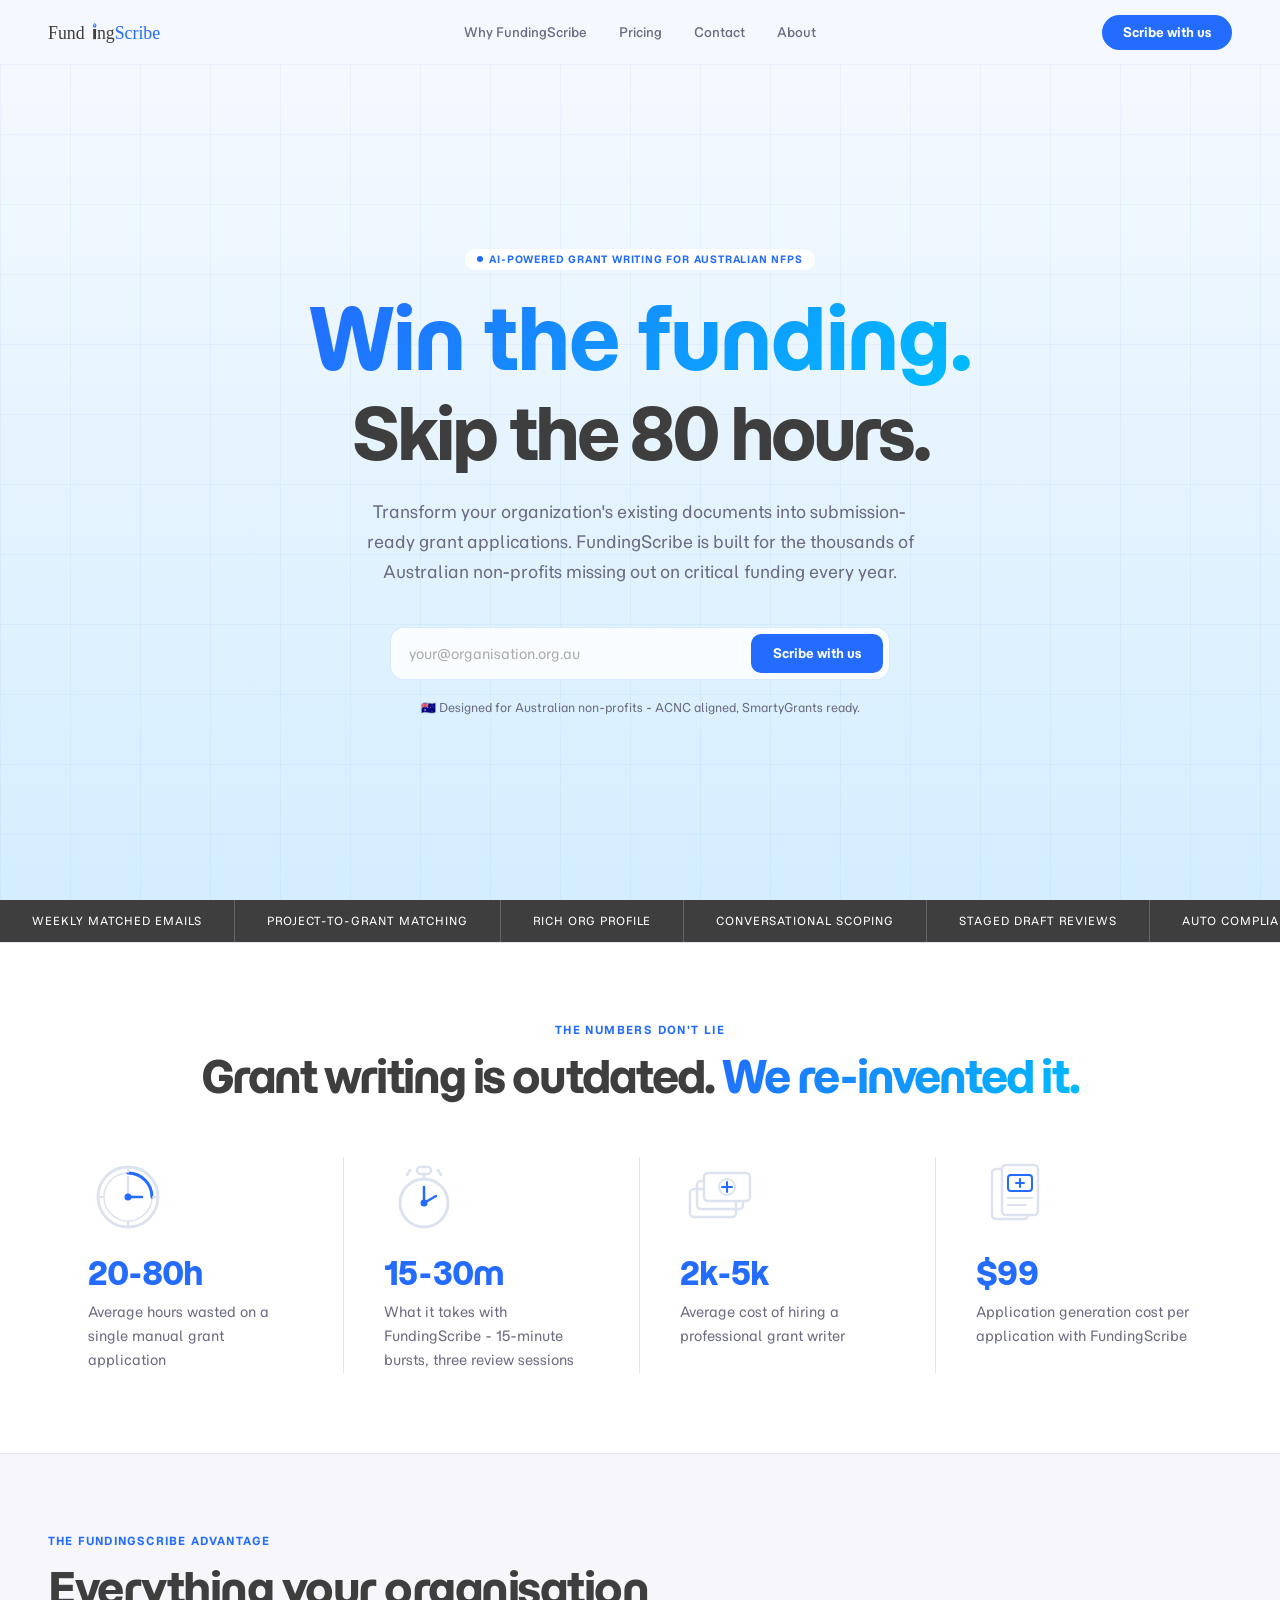
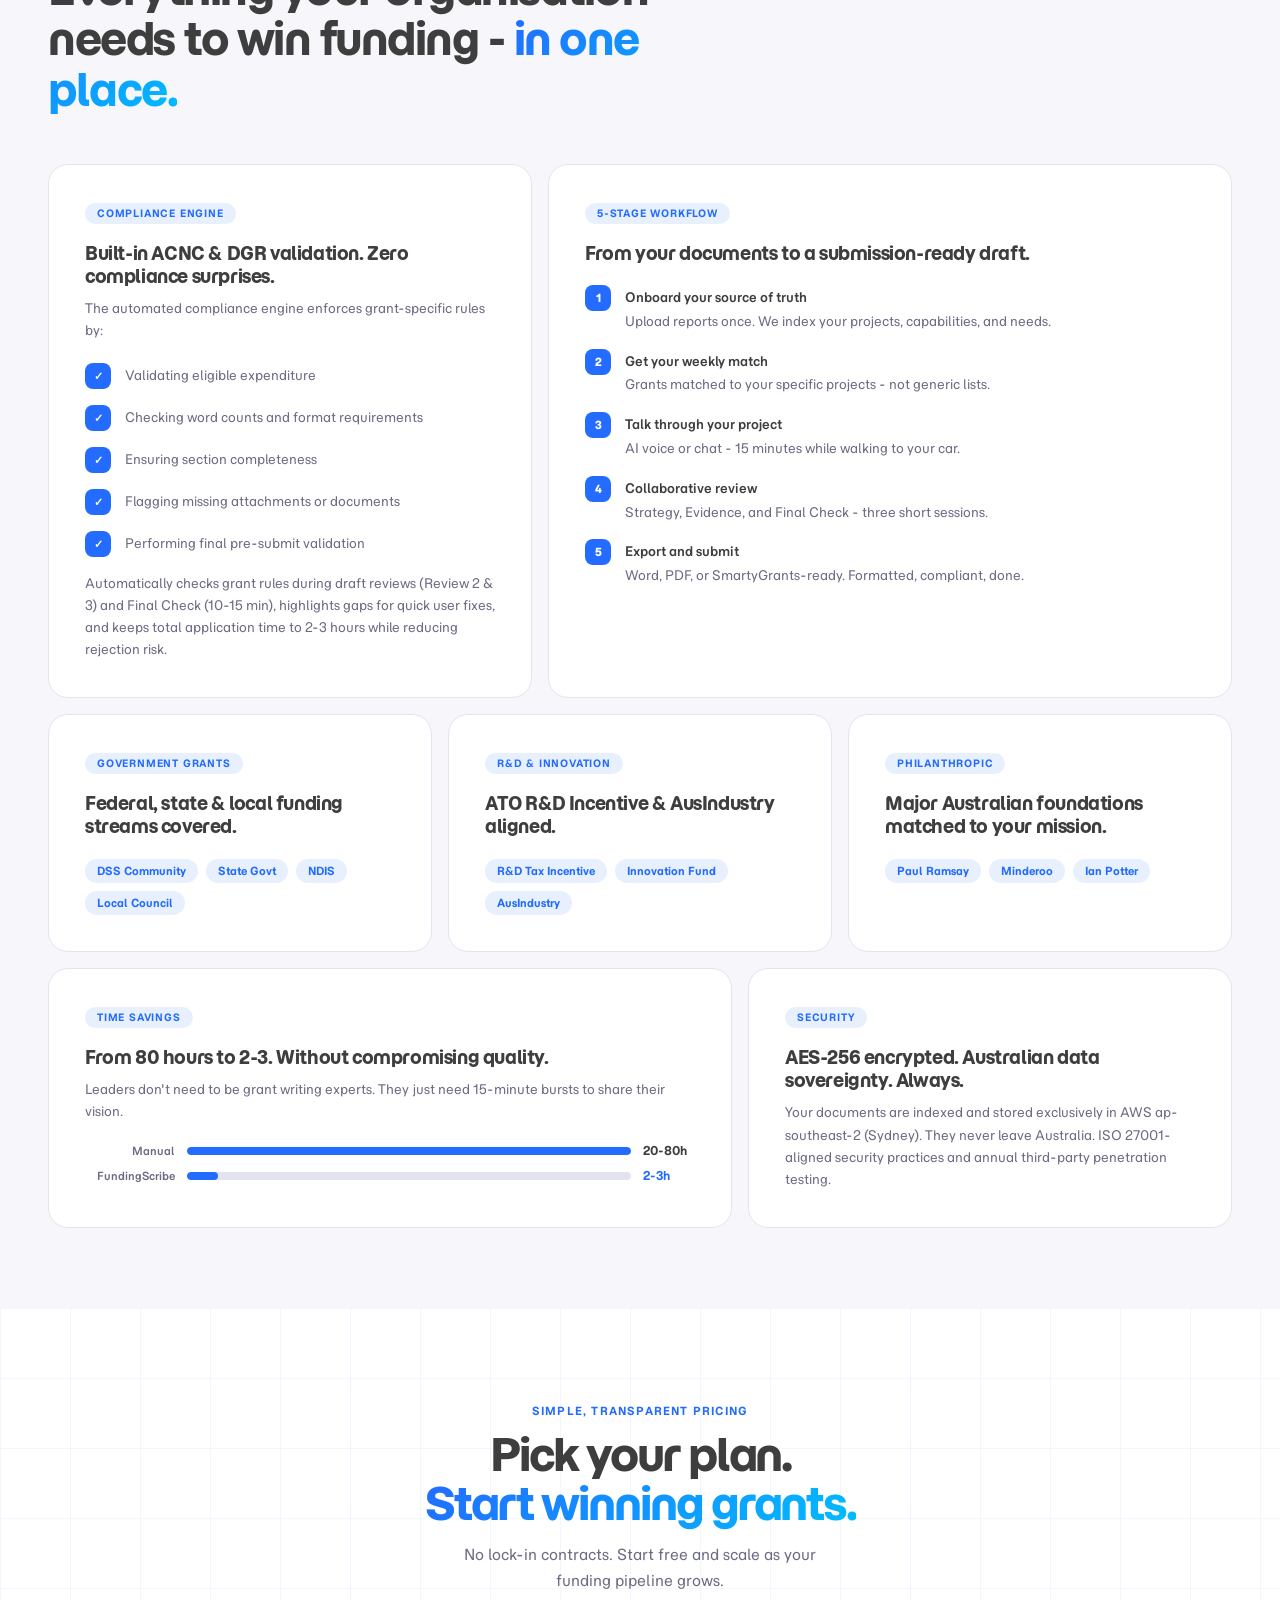
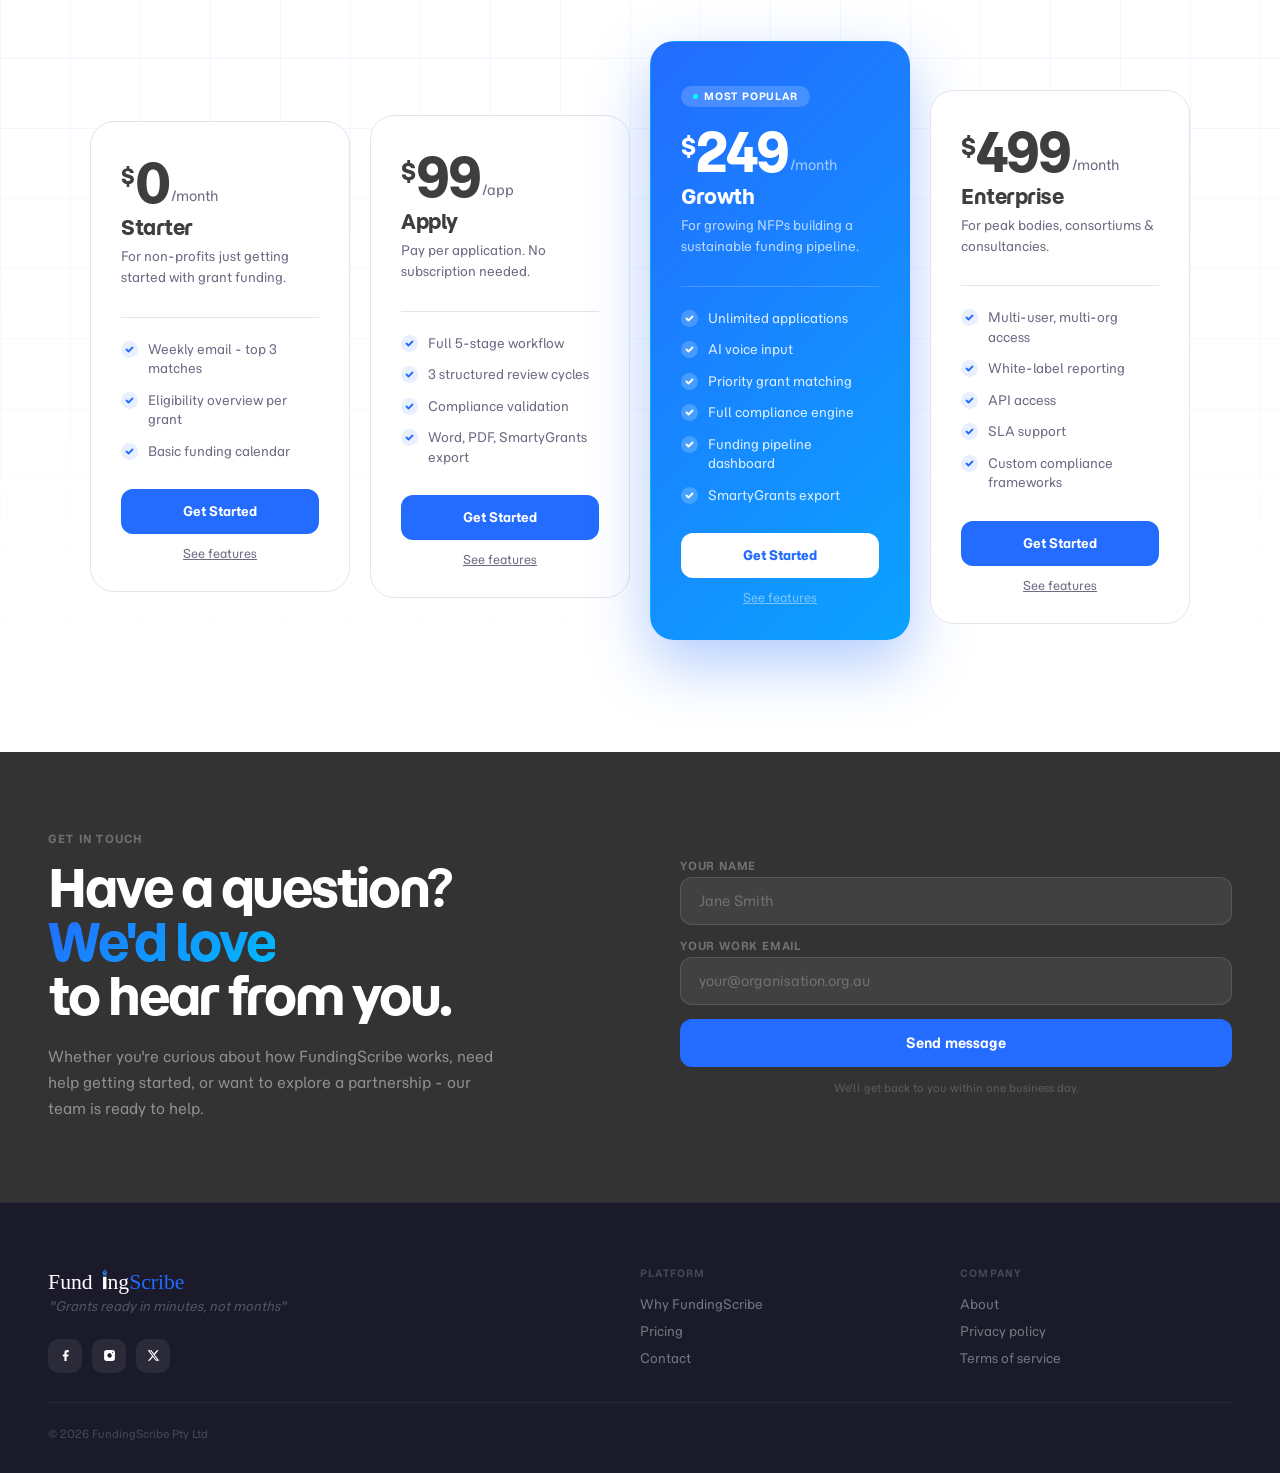
==== commit 8af8c93f: "Update button text and improve email handling" ====
--- a/index.html
+++ b/index.html
@@ -35,8 +35,8 @@
     <p class="hero-p">Transform your organization's existing documents into submission-ready grant applications. FundingScribe is built for the thousands of Australian non-profits missing out on critical funding every year.</p>
     <div class="email-form">
       <input type="email" id="h-email" placeholder="your@organisation.org.au">
-      <button class="btn-blue" onclick="sub('h-email')">Get weekly matches</button>
-      <button class="btn-blue-icon" onclick="sub('h-email')" aria-label="Get weekly matches">
+      <button class="btn-blue" onclick="sub('h-email')">Scribe with us</button>
+      <button class="btn-blue-icon" onclick="sub('h-email')" aria-label="Scribe with us">
         <svg viewBox="0 0 24 24"><path d="M22 2L11 13"/><path d="M22 2L15 22l-4-9-9-4 20-7z"/></svg>
       </button>
     </div>
@@ -274,7 +274,7 @@
         </div>
       </div>
       <div class="foot-col"><h5>Platform</h5><a href="#bento">Why FundingScribe</a><a href="#pricing">Pricing</a><a href="#cta">Contact</a></div>
-      <div class="foot-col"><h5>Company</h5><a href="#">About</a><a href="#">Privacy policy</a><a href="#">Terms of service</a></div>
+      <div class="foot-col"><h5>Company</h5><a href="about.html">About</a><a href="#">Privacy policy</a><a href="#">Terms of service</a></div>
     </div>
     <div class="foot-bottom">
       <p>&copy; <span id="foot-year"></span> FundingScribe Pty Ltd</p>
@@ -316,8 +316,10 @@
       setTimeout(function(){el.style.borderColor='';},2000);
       return;
     }
-    showToast('You\'re in! Check your inbox for your first match email.');
+    var ctaEmail=document.getElementById('cta-email');
+    if(ctaEmail)ctaEmail.value=v;
     el.value='';
+    document.getElementById('cta').scrollIntoView({behavior:'smooth'});
   }
   window.sub=sub;
 
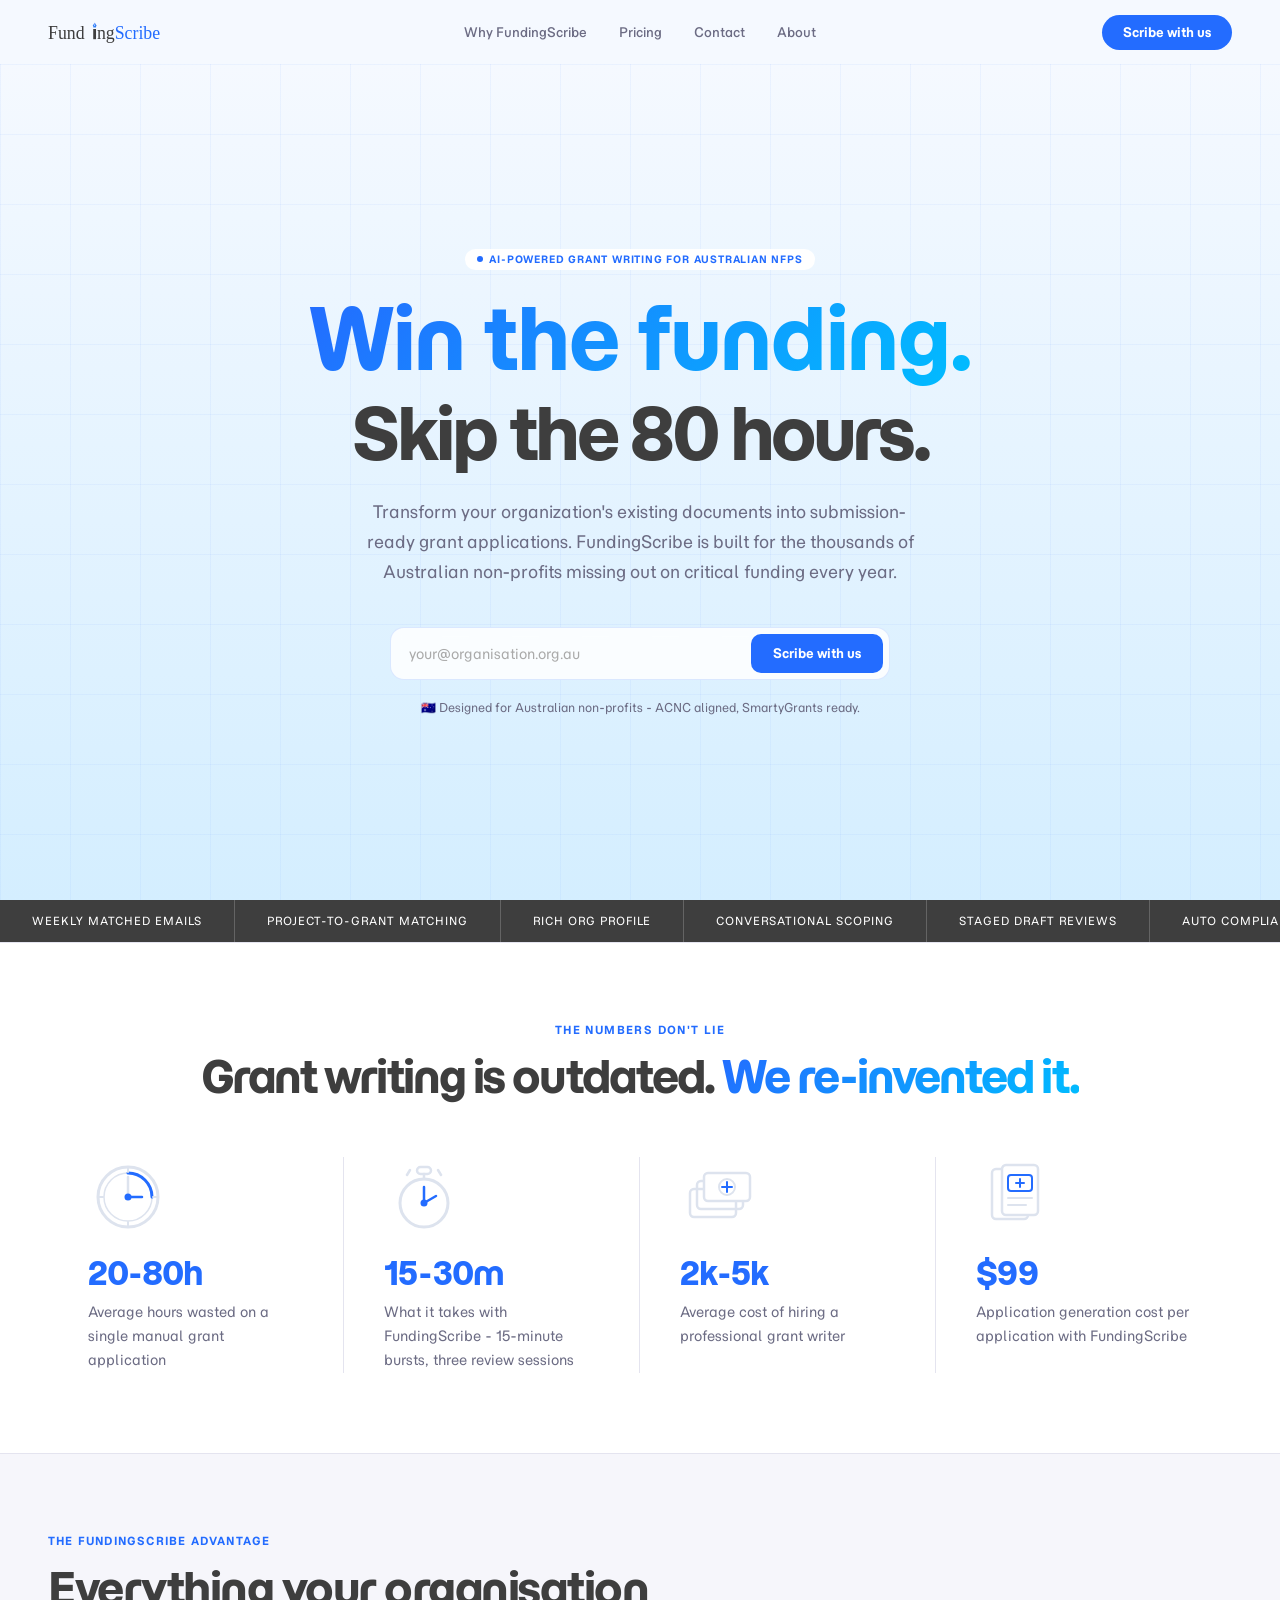
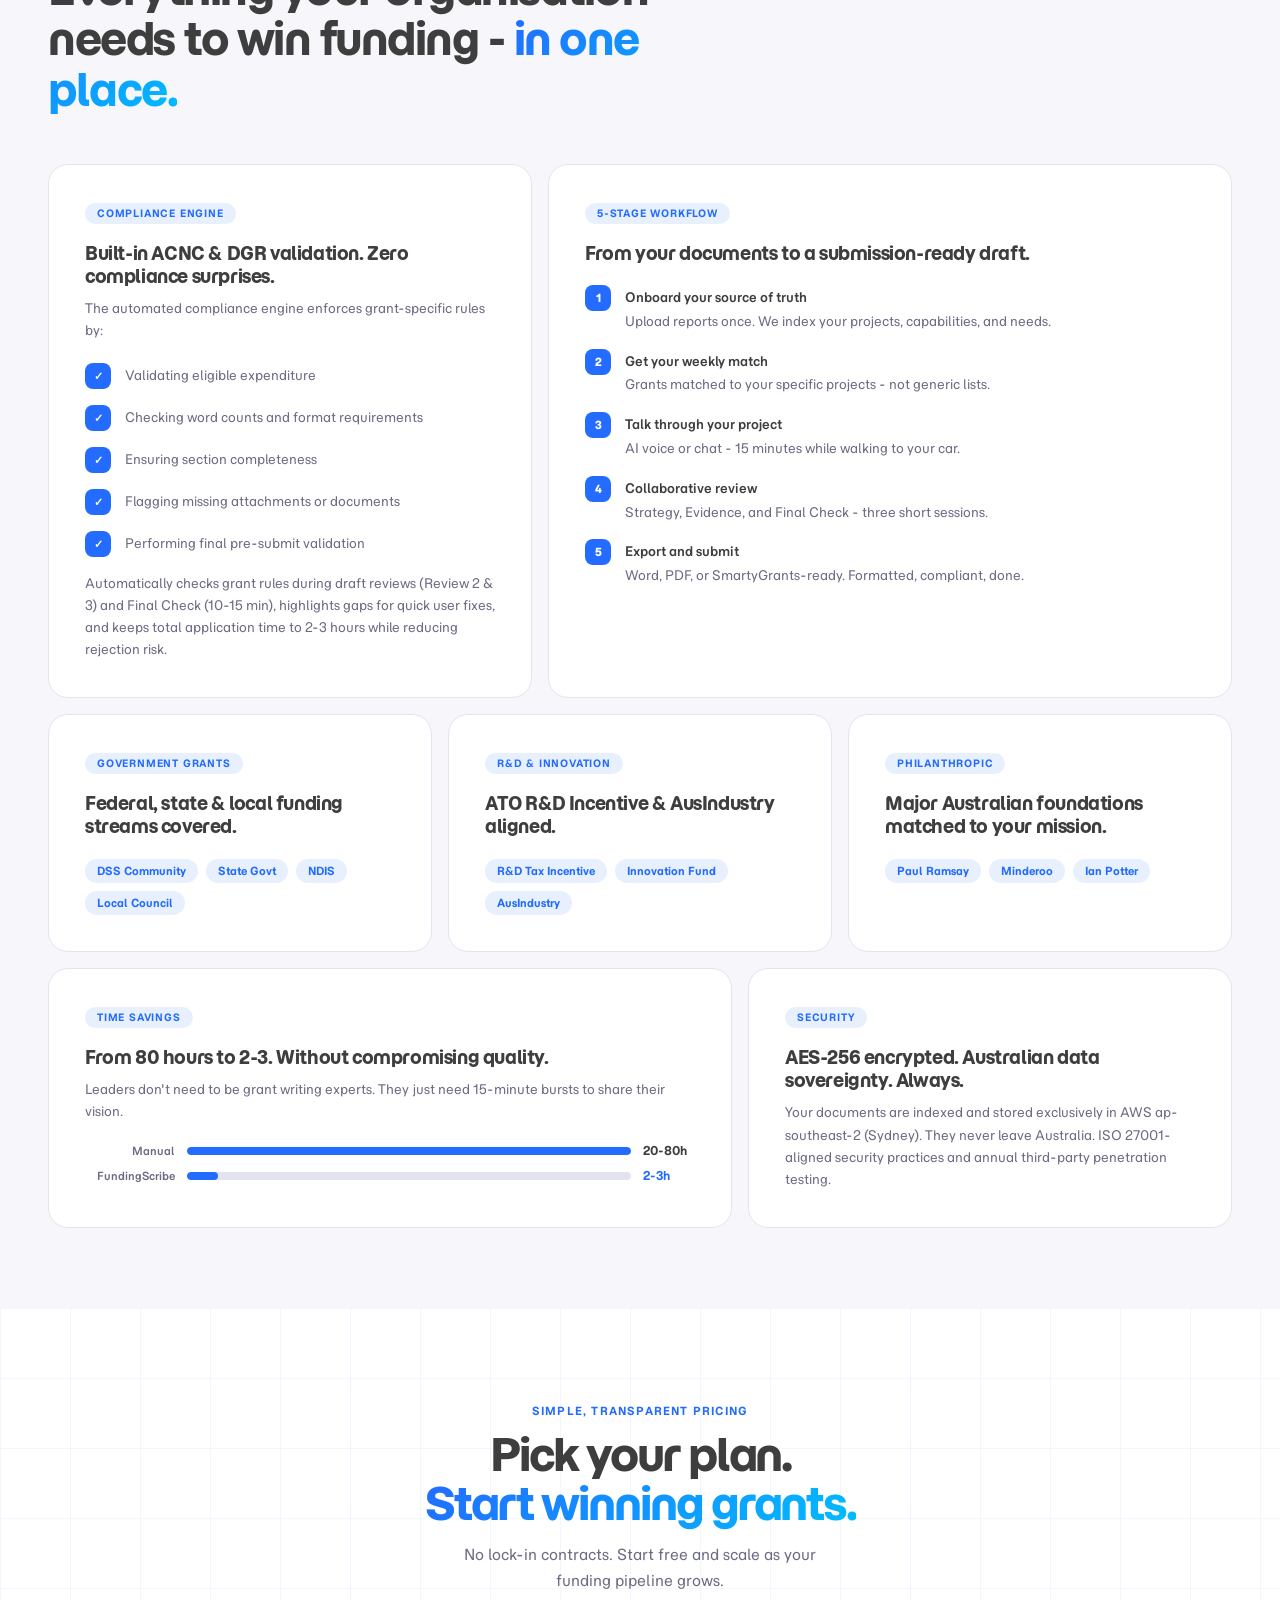
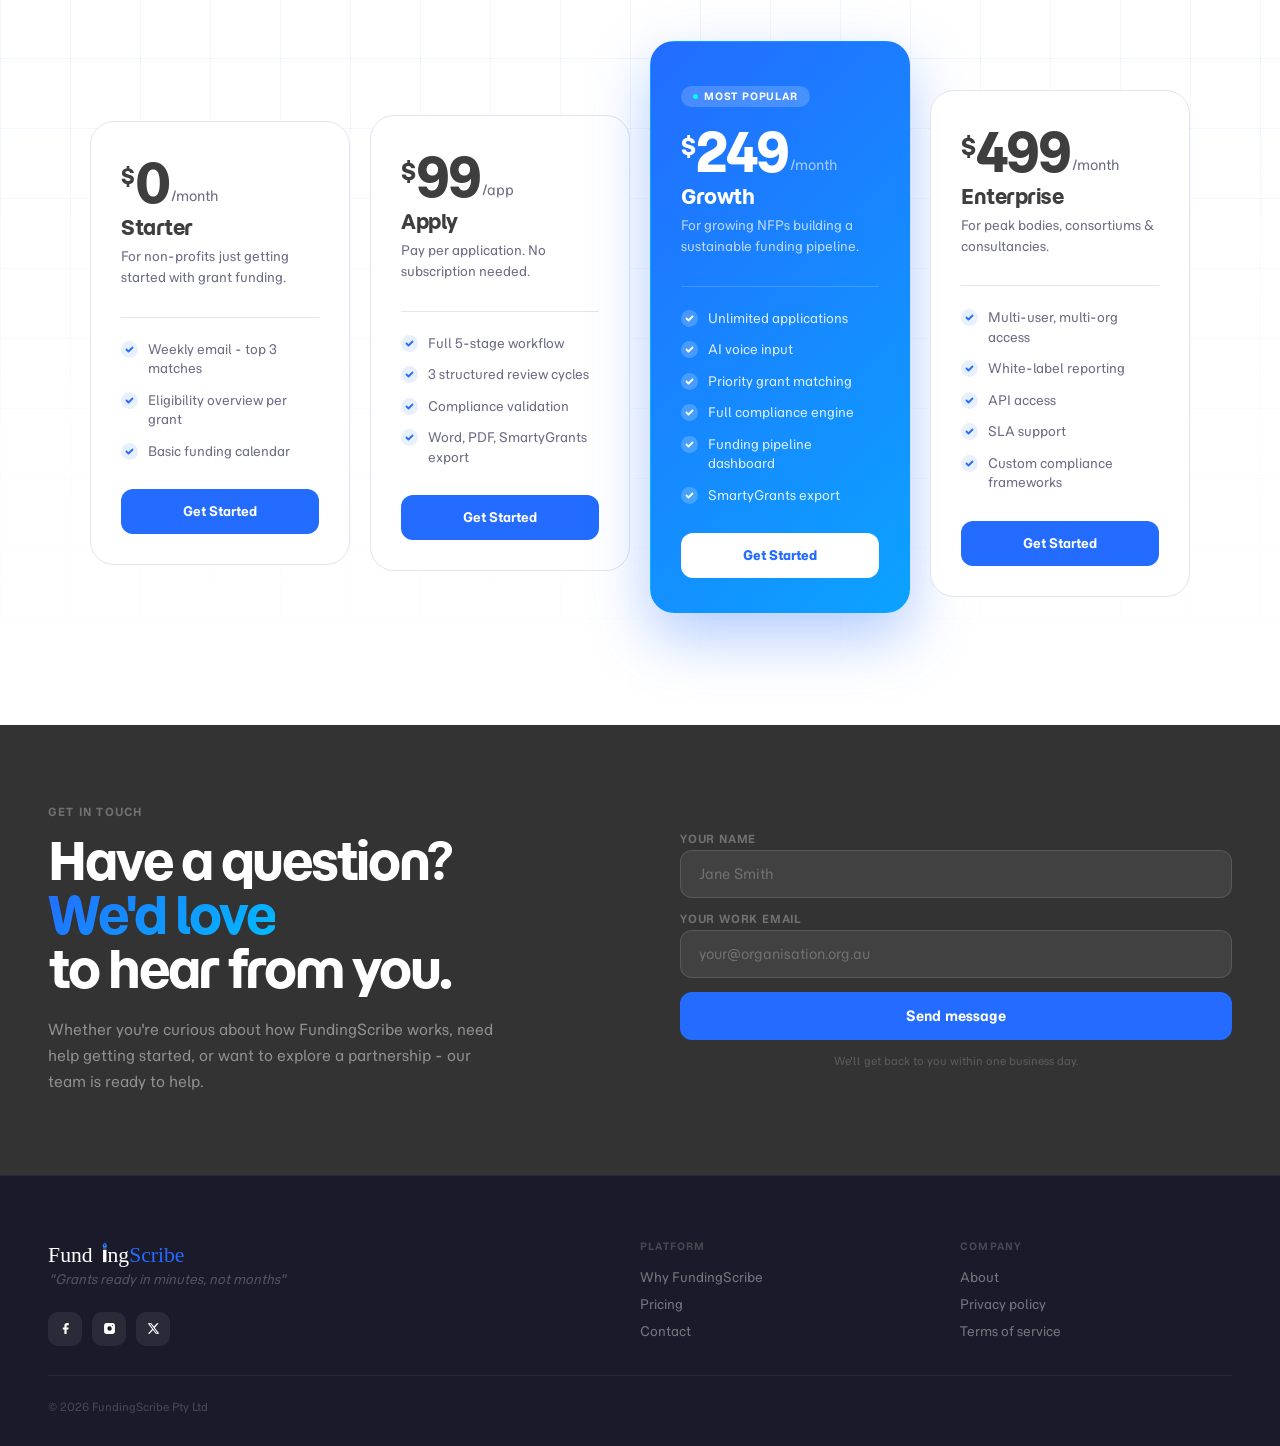
==== commit 41974d75: "Update index.html" ====
--- a/index.html
+++ b/index.html
@@ -179,7 +179,6 @@
           <li><svg class="chk" viewBox="0 0 17 17"><circle cx="8.5" cy="8.5" r="8.5" fill="#e8f0fe"/><path d="M5.5 8.5l2 2 4-4" stroke="#236cff" stroke-width="1.8" stroke-linecap="round" stroke-linejoin="round" fill="none"/></svg>Basic funding calendar</li>
         </ul>
         <button class="plan-btn" onclick="showToast('Starting your free account…')">Get Started</button>
-        <button class="plan-link" onclick="showToast('Loading feature list…')">See features</button>
       </div>
 
       <div class="plan-card">
@@ -194,7 +193,6 @@
           <li><svg class="chk" viewBox="0 0 17 17"><circle cx="8.5" cy="8.5" r="8.5" fill="#e8f0fe"/><path d="M5.5 8.5l2 2 4-4" stroke="#236cff" stroke-width="1.8" stroke-linecap="round" stroke-linejoin="round" fill="none"/></svg>Word, PDF, SmartyGrants export</li>
         </ul>
         <button class="plan-btn" onclick="showToast('Taking you to Apply signup…')">Get Started</button>
-        <button class="plan-link" onclick="showToast('Loading feature list…')">See features</button>
       </div>
 
       <div class="plan-card hot">
@@ -212,7 +210,6 @@
           <li><svg class="chk" viewBox="0 0 17 17"><circle cx="8.5" cy="8.5" r="8.5" fill="rgba(255,255,255,.2)"/><path d="M5.5 8.5l2 2 4-4" stroke="#fff" stroke-width="1.8" stroke-linecap="round" stroke-linejoin="round" fill="none"/></svg>SmartyGrants export</li>
         </ul>
         <button class="hot-btn" onclick="showToast('Starting your Growth trial…')">Get Started</button>
-        <button class="plan-link hot" onclick="showToast('Loading feature list…')">See features</button>
       </div>
 
       <div class="plan-card">
@@ -228,7 +225,6 @@
           <li><svg class="chk" viewBox="0 0 17 17"><circle cx="8.5" cy="8.5" r="8.5" fill="#e8f0fe"/><path d="M5.5 8.5l2 2 4-4" stroke="#236cff" stroke-width="1.8" stroke-linecap="round" stroke-linejoin="round" fill="none"/></svg>Custom compliance frameworks</li>
         </ul>
         <button class="plan-btn" onclick="showToast('Connecting you with sales…')">Get Started</button>
-        <button class="plan-link" onclick="showToast('Loading feature list…')">See features</button>
       </div>
 
     </div>
@@ -274,7 +270,7 @@
         </div>
       </div>
       <div class="foot-col"><h5>Platform</h5><a href="#bento">Why FundingScribe</a><a href="#pricing">Pricing</a><a href="#cta">Contact</a></div>
-      <div class="foot-col"><h5>Company</h5><a href="about.html">About</a><a href="#">Privacy policy</a><a href="#">Terms of service</a></div>
+      <div class="foot-col"><h5>Company</h5><a href="about.html">About</a>        <a href="privacy.html">Privacy policy</a>        <a href="terms.html">Terms of service</a></div>
     </div>
     <div class="foot-bottom">
       <p>&copy; <span id="foot-year"></span> FundingScribe Pty Ltd</p>
@@ -311,9 +307,16 @@
     var el=document.getElementById(id);
     if(!el)return;
     var v=el.value.trim();
-    if(!v||v.indexOf('@')<0){
+    if(!v){
       el.style.borderColor='rgba(239,100,100,.6)';
-      setTimeout(function(){el.style.borderColor='';},2000);
+      showToast('Please enter your email address before continuing.');
+      setTimeout(function(){el.style.borderColor='';},3000);
+      return;
+    }
+    if(v.indexOf('@')<0){
+      el.style.borderColor='rgba(239,100,100,.6)';
+      showToast('Please enter a valid email address (e.g. you@organisation.org.au).');
+      setTimeout(function(){el.style.borderColor='';},3000);
       return;
     }
     var ctaEmail=document.getElementById('cta-email');
--- a/styles/styles.css
+++ b/styles/styles.css
@@ -241,6 +241,20 @@
 .btn-ghost{background:transparent;color:rgba(255,255,255,.6);border:1.5px solid rgba(255,255,255,.2);border-radius:50px;padding:14px 28px;font-family:'Momo Trust Sans',sans-serif;font-size:14px;font-weight:600;cursor:pointer;transition:.15s;text-decoration:none;display:inline-block}
 .btn-ghost:hover{border-color:rgba(255,255,255,.5);color:#fff}
 
+/* PRIVACY & TERMS PAGES */
+.policy-wrap{max-width:780px;margin:0 auto;padding:80px 48px 100px}
+.policy-wrap h1{font-size:clamp(32px,4vw,52px);font-family:'Momo Trust Display',sans-serif;font-weight:400;letter-spacing:-2px;color:var(--ink2);margin-bottom:12px;line-height:1.05}
+.policy-meta{font-size:13px;color:var(--muted);margin-bottom:56px;font-family:'Momo Trust Sans',sans-serif}
+.policy-wrap h2{font-size:20px;font-family:'Momo Trust Display',sans-serif;font-weight:500;letter-spacing:-.4px;color:var(--ink2);margin:48px 0 14px}
+.policy-wrap p{font-size:15px;color:var(--muted);line-height:1.85;margin-bottom:16px;font-family:'Momo Trust Sans',sans-serif}
+.policy-wrap ul{margin:0 0 16px 20px;display:flex;flex-direction:column;gap:8px}
+.policy-wrap ul li{font-size:15px;color:var(--muted);line-height:1.75;font-family:'Momo Trust Sans',sans-serif}
+.policy-wrap a{color:var(--blue);text-decoration:none}
+.policy-wrap a:hover{text-decoration:underline}
+.policy-divider{height:1px;background:var(--border);margin:40px 0}
+.policy-highlight{background:var(--blue3);border-left:3px solid var(--blue);border-radius:0 12px 12px 0;padding:18px 24px;margin-bottom:16px}
+.policy-highlight p{margin-bottom:0;color:var(--ink)}
+
 /* RESPONSIVE */
 @media(max-width:1100px){
   .bento-grid .b1,.bento-grid .b2,.bento-grid .b3,.bento-grid .b4,.bento-grid .b5,.bento-grid .b6,.bento-grid .b7{grid-column:span 6}
@@ -259,6 +273,7 @@
   .team-grid{grid-template-columns:1fr 1fr}
 }
 @media(max-width:768px){
+  .policy-wrap{padding:48px 24px 72px}
   .nav{padding:0 20px}.nav-links{display:none}
   .hero-main{padding:72px 24px 64px}
   .btn-blue{display:none}
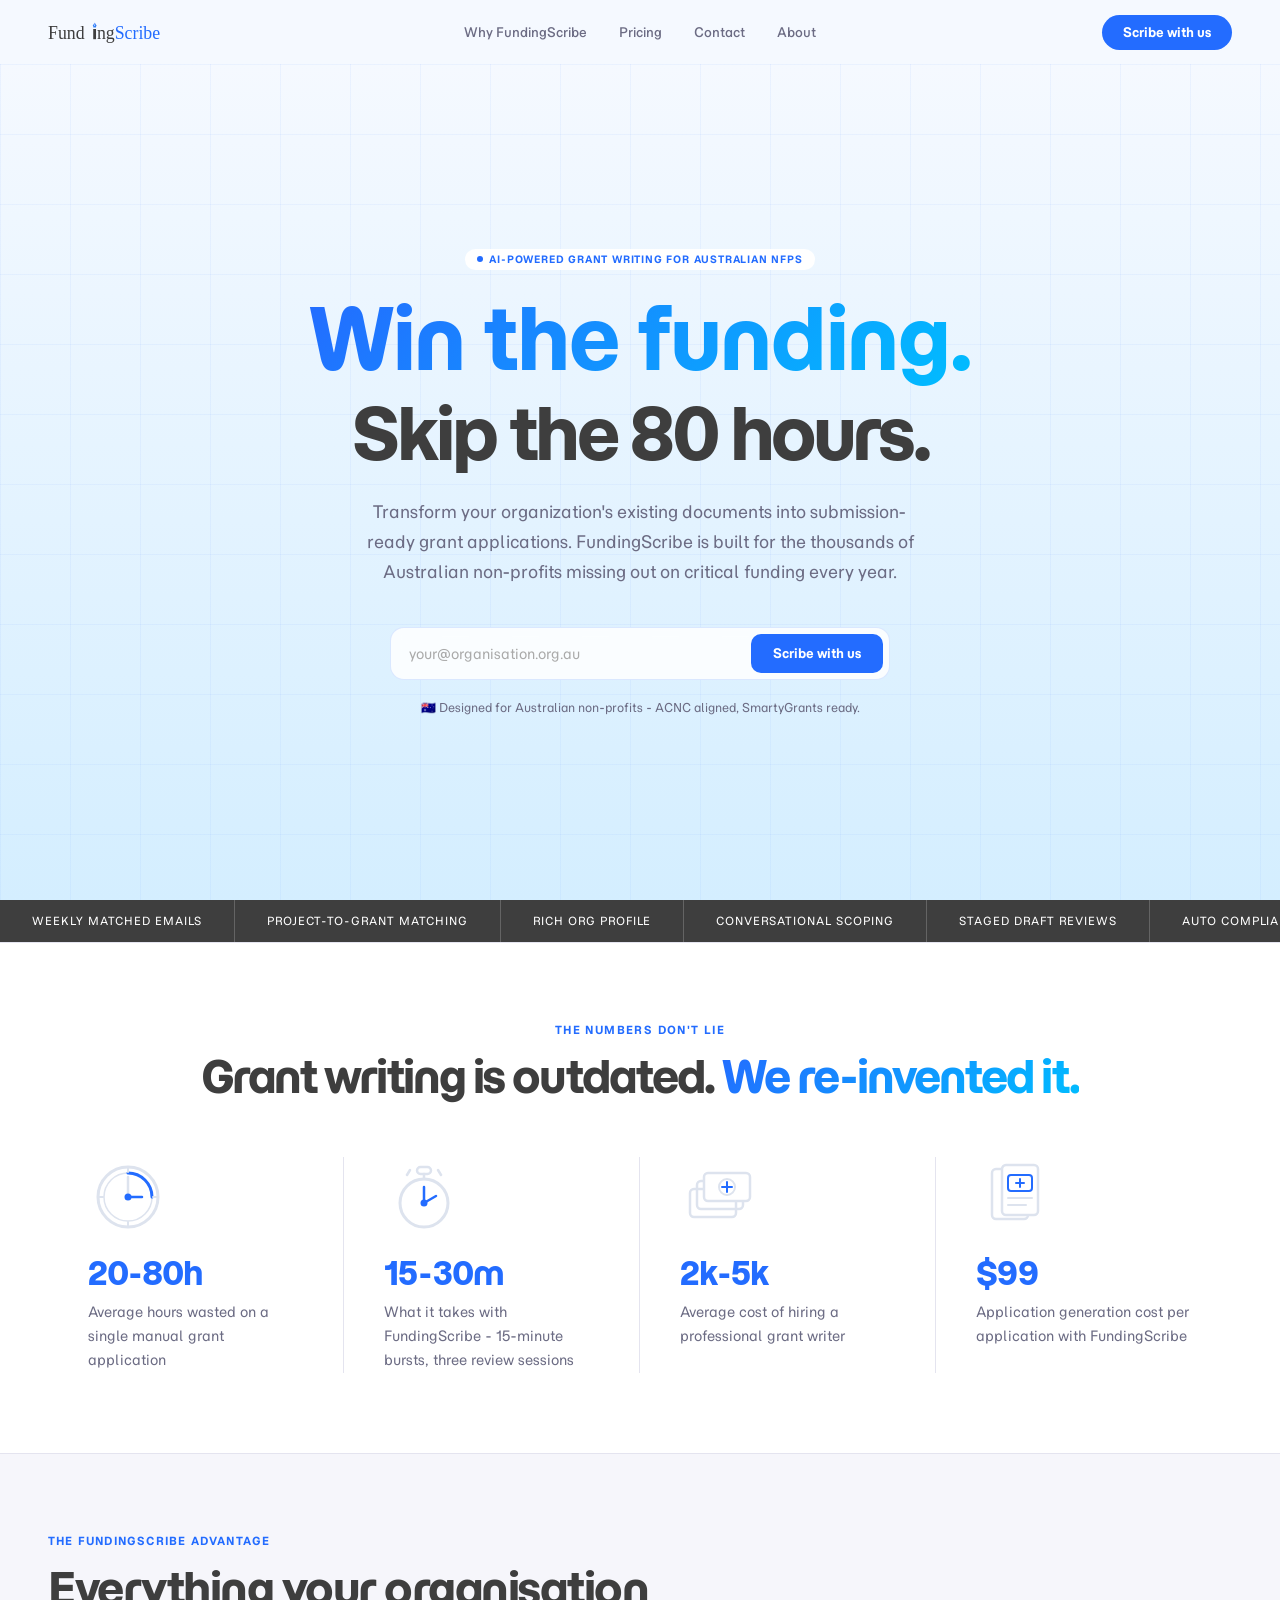
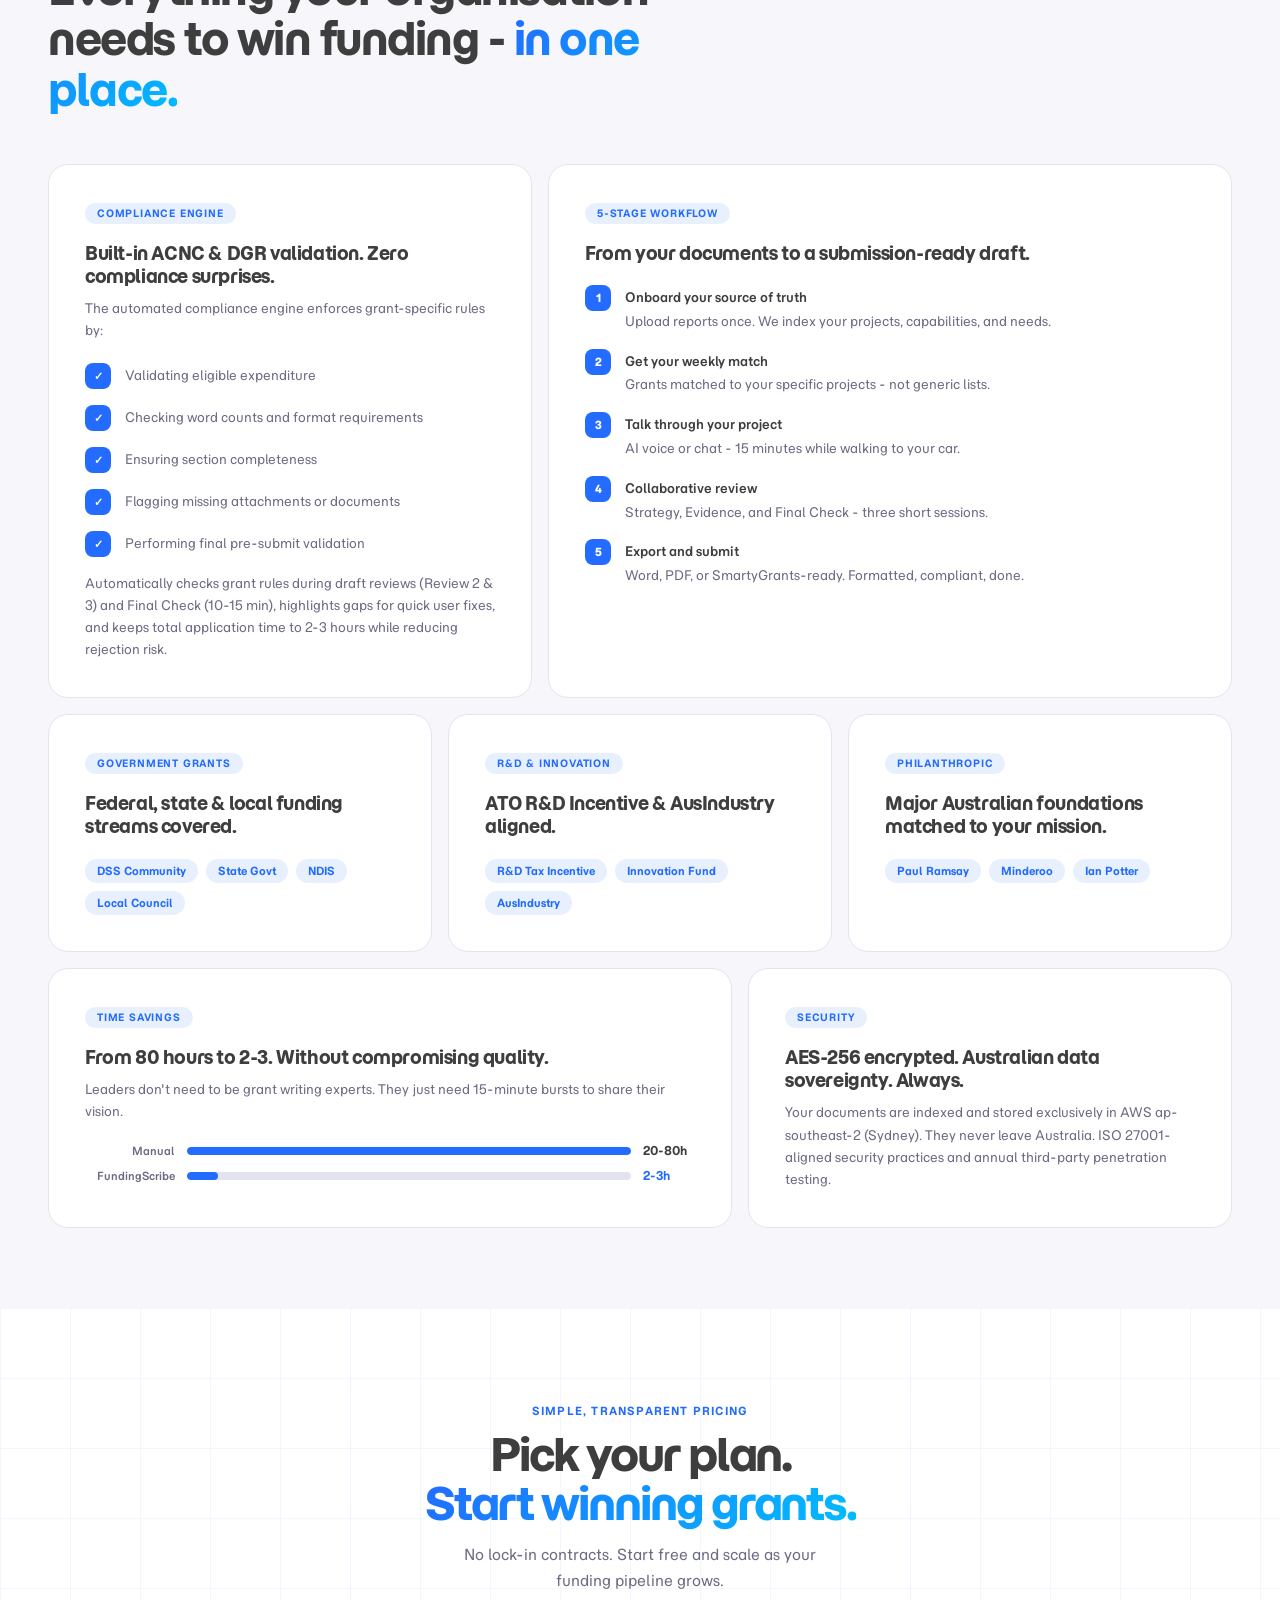
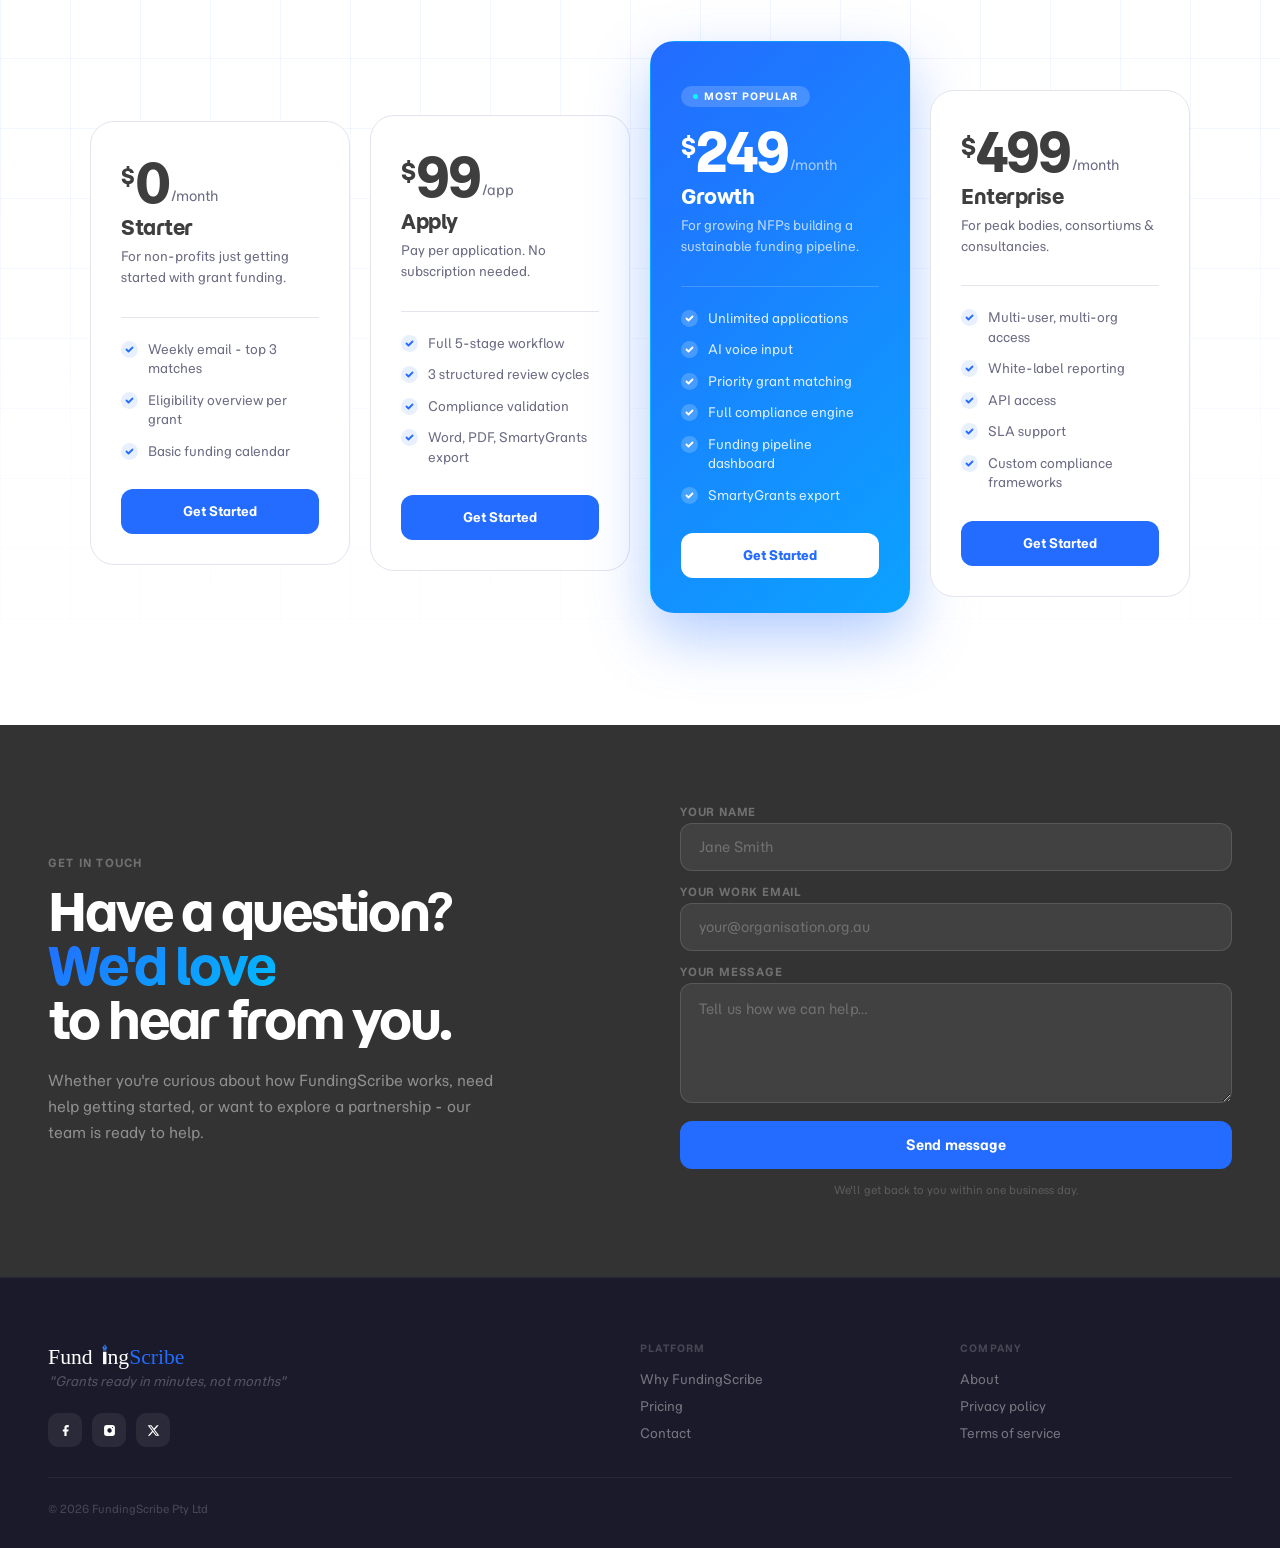
==== commit 6d89aab1: "Add message textarea and validation to contact form" ====
--- a/index.html
+++ b/index.html
@@ -248,6 +248,10 @@
         <div class="cta-field-label">Your work email</div>
         <input class="cta-input" type="email" id="cta-email" placeholder="your@organisation.org.au">
       </div>
+      <div>
+        <div class="cta-field-label">Your message</div>
+        <textarea class="cta-input" id="cta-message" placeholder="Tell us how we can help…" rows="4" style="resize:vertical;line-height:1.6"></textarea>
+      </div>
       <button class="btn-blue-lg" onclick="submitContact()">Send message</button>
       <p class="cta-note">We'll get back to you within one business day.</p>
     </div>
@@ -294,12 +298,18 @@
   function submitContact(){
     var name=document.getElementById('cta-name');
     var email=document.getElementById('cta-email');
+    var message=document.getElementById('cta-message');
     var valid=true;
     if(!name.value.trim()){name.style.borderColor='rgba(239,100,100,.6)';valid=false;}
     if(!email.value.trim()||email.value.indexOf('@')<0){email.style.borderColor='rgba(239,100,100,.6)';valid=false;}
-    if(!valid){setTimeout(function(){name.style.borderColor='';email.style.borderColor='';},2000);return;}
+    if(!message.value.trim()){message.style.borderColor='rgba(239,100,100,.6)';valid=false;}
+    if(!valid){
+      showToast('Please fill in all fields before sending.');
+      setTimeout(function(){name.style.borderColor='';email.style.borderColor='';message.style.borderColor='';},2000);
+      return;
+    }
     showToast('Message sent! We\'ll be in touch within one business day.');
-    name.value='';email.value='';
+    name.value='';email.value='';message.value='';
   }
   window.submitContact=submitContact;
 
